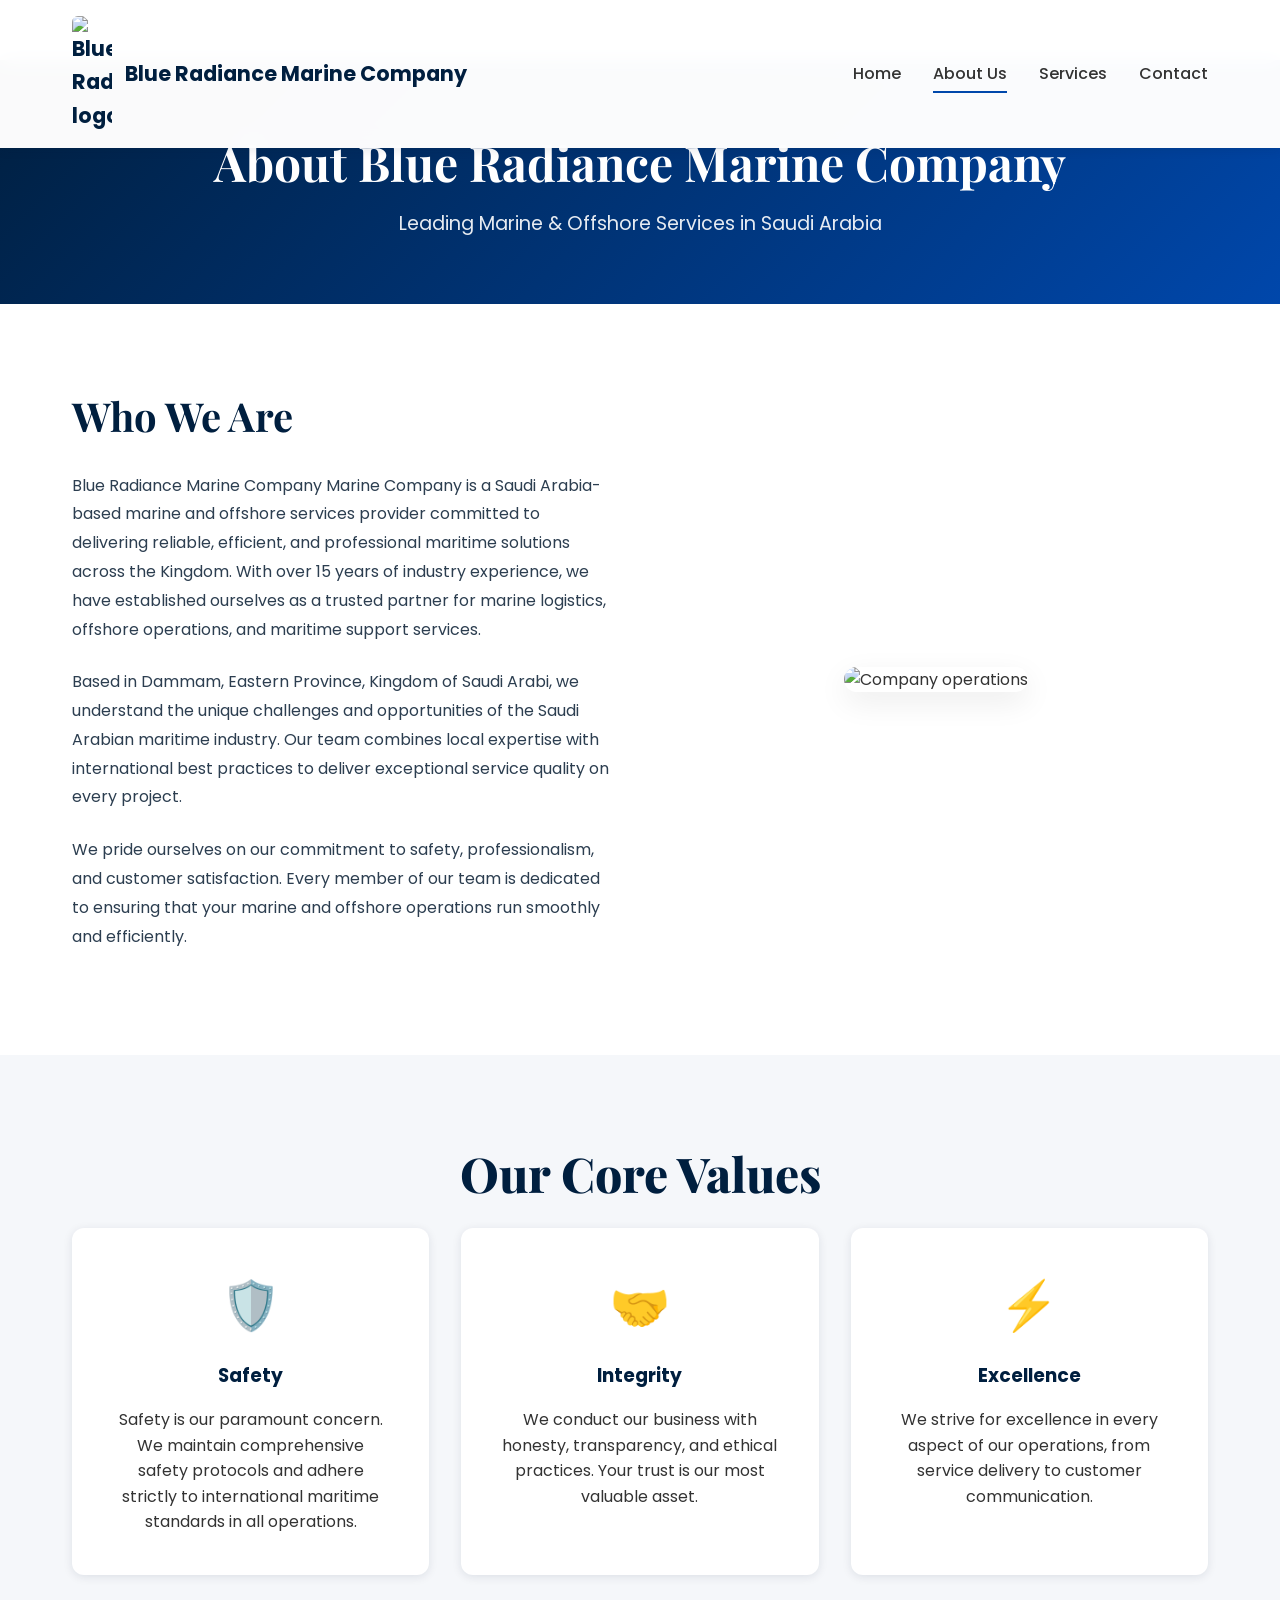
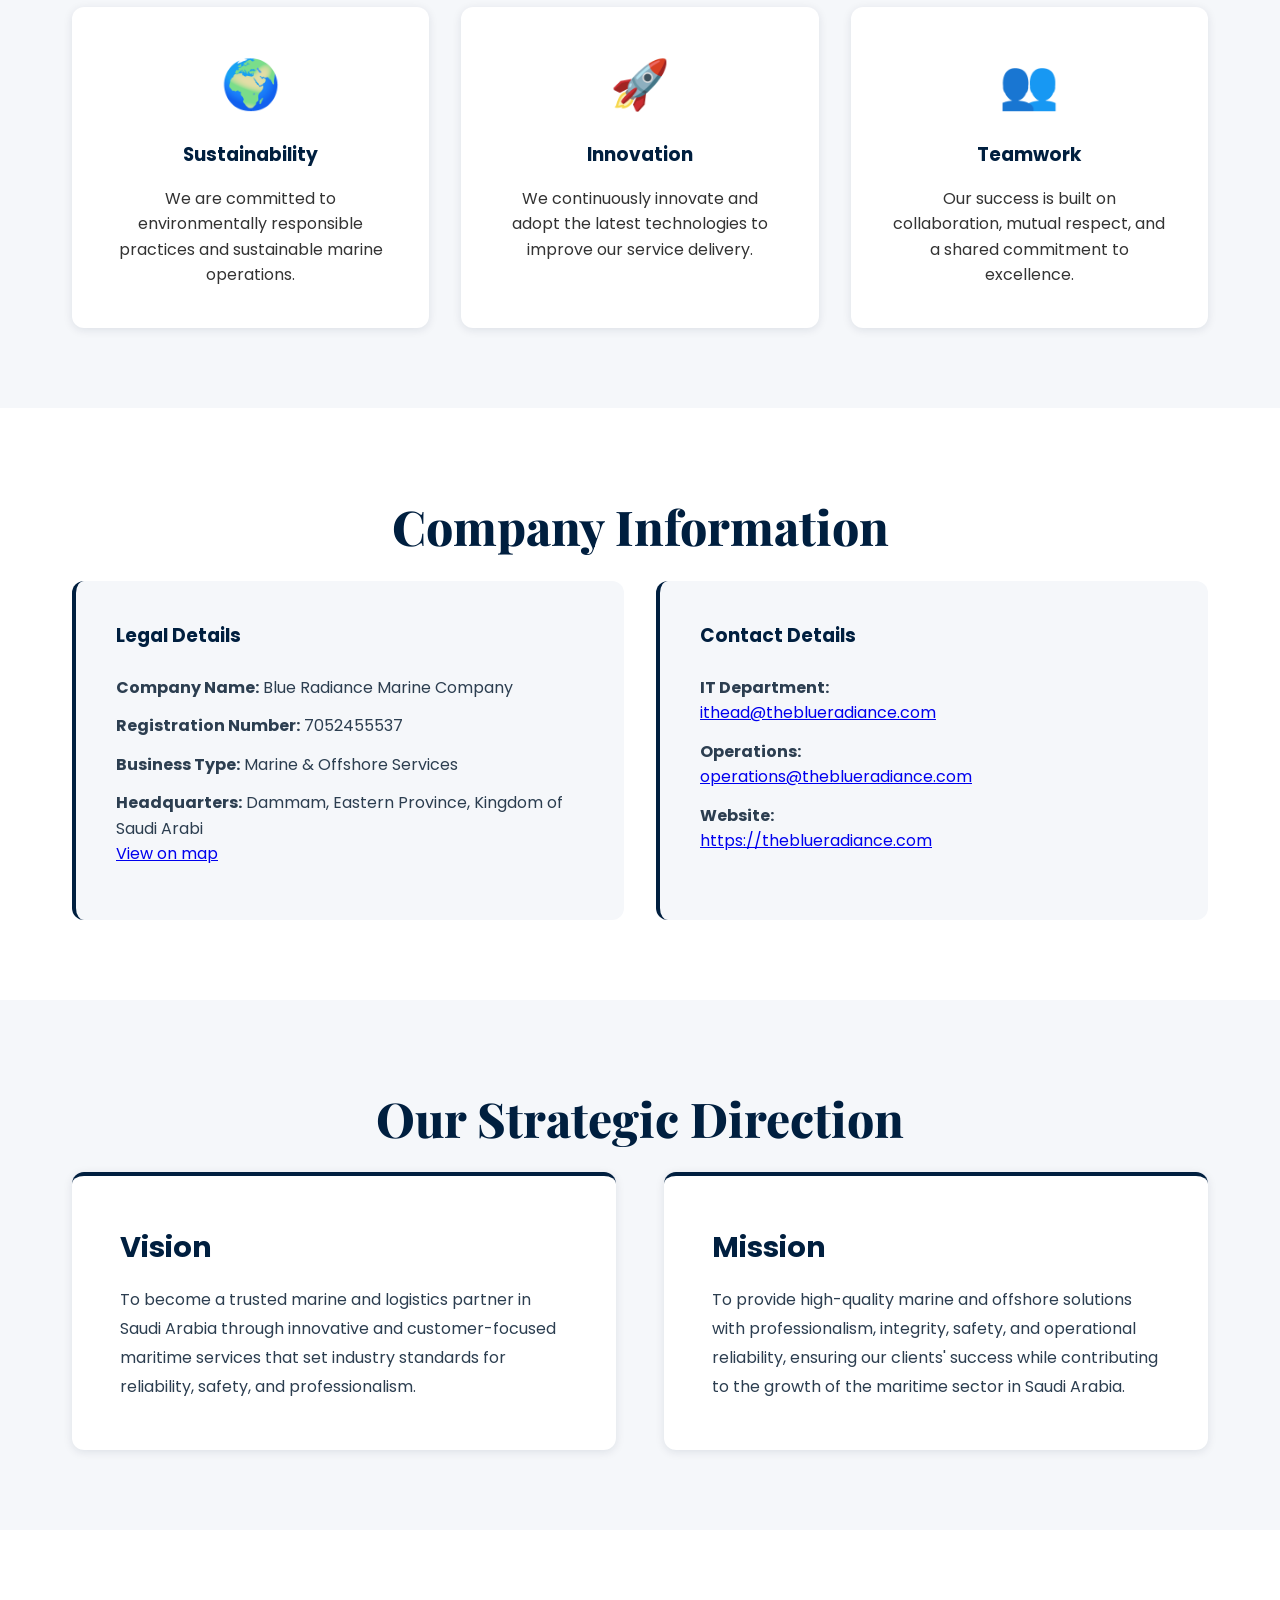
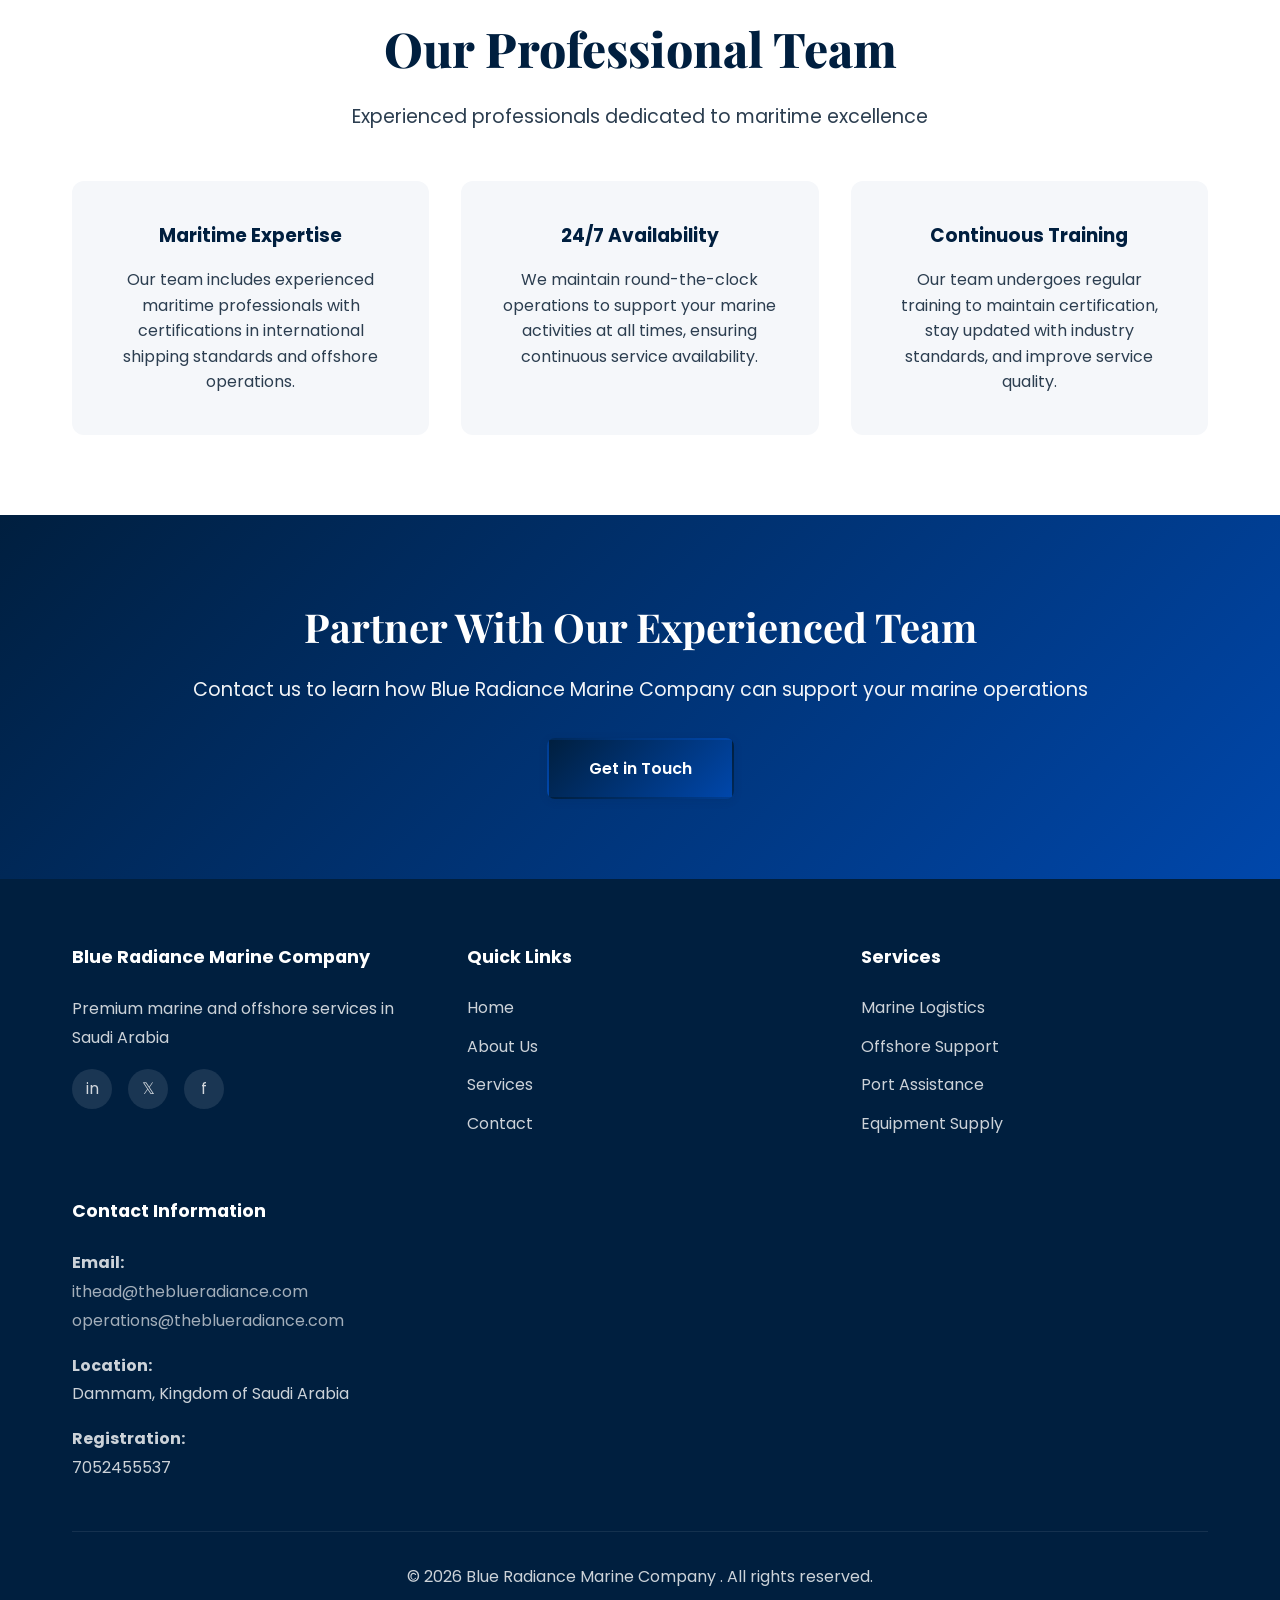
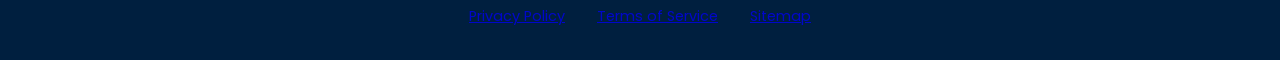
==== about.html @ 70894c66 "Add files via upload" ====
<!DOCTYPE html>
<html lang="en">
<head>
    <meta charset="UTF-8">
    <meta name="viewport" content="width=device-width, initial-scale=1.0">
    <meta name="description" content="About Blue Radiance Marine Company  - Saudi Arabian marine and offshore services company based in Dammam">
    <meta name="keywords" content="about us, marine company, offshore services, Saudi Arabia, Dammam">
    <meta name="robots" content="index, follow">
    <title>About Blue Radiance Marine Company  - Marine & Offshore Services</title>
    <link rel="canonical" href="https://theblueradiance.com/about.html">
    <link rel="stylesheet" href="main.css">
    <link rel="stylesheet" href="animations.css">
    <link rel="preconnect" href="https://fonts.googleapis.com">
    <link rel="preconnect" href="https://fonts.gstatic.com" crossorigin>
    <link href="https://fonts.googleapis.com/css2?family=Poppins:wght@300;400;500;600;700;800&family=Playfair+Display:wght@700;800&display=swap" rel="stylesheet">
</head>
<body>
    <div id="loader" class="loader">
        <div class="loader-content">
            <div class="wave"></div>
            <div class="wave"></div>
            <div class="wave"></div>
            <p>Loading...</p>
        </div>
    </div>

    <nav class="navbar">
        <div class="nav-container">
            <div class="nav-brand">
                <a href="index.html" class="logo">
                    <img src="images/Img.PNG" alt="Blue Radiance logo" class="logo-img">
                    <span class="logo-text">Blue Radiance Marine Company </span>
                </a>
            </div>
            <button class="nav-toggle" id="navToggle">
                <span></span>
                <span></span>
                <span></span>
            </button>
            <ul class="nav-menu" id="navMenu">
                <li><a href="index.html" class="nav-link">Home</a></li>
                <li><a href="about.html" class="nav-link active">About Us</a></li>
                <li><a href="services.html" class="nav-link">Services</a></li>
                <li><a href="contact.html" class="nav-link">Contact</a></li>
            </ul>
        </div>
    </nav>

    <section class="page-header">
        <div class="container">
            <h1>About Blue Radiance Marine Company </h1>
            <p>Leading Marine & Offshore Services in Saudi Arabia</p>
        </div>
    </section>

    <section class="about-overview">
        <div class="container">
            <div class="overview-content">
                <div class="overview-text">
                    <h2>Who We Are</h2>
                    <p>Blue Radiance Marine Company  Marine Company is a Saudi Arabia-based marine and offshore services provider committed to delivering reliable, efficient, and professional maritime solutions across the Kingdom. With over 15 years of industry experience, we have established ourselves as a trusted partner for marine logistics, offshore operations, and maritime support services.</p>
                    <p>Based in Dammam, Eastern Province, Kingdom of Saudi Arabi, we understand the unique challenges and opportunities of the Saudi Arabian maritime industry. Our team combines local expertise with international best practices to deliver exceptional service quality on every project.</p>
                    <p>We pride ourselves on our commitment to safety, professionalism, and customer satisfaction. Every member of our team is dedicated to ensuring that your marine and offshore operations run smoothly and efficiently.</p>
                </div>

                <div class="overview-image" style="display:flex;align-items:center;justify-content:center;">
                    <img src="images/whatsapp1.jpg" alt="Company operations" style="max-width:420px;border-radius:14px;box-shadow:0 10px 30px rgba(0,0,0,0.08);">
                </div>
            </div>
        </div>
    </section>

    <section class="values-section">
        <div class="container">
            <h2 class="section-title">Our Core Values</h2>
            <div class="values-grid">
                <div class="value-card">
                    <div class="value-icon">🛡️</div>
                    <h3>Safety</h3>
                    <p>Safety is our paramount concern. We maintain comprehensive safety protocols and adhere strictly to international maritime standards in all operations.</p>
                </div>
                <div class="value-card">
                    <div class="value-icon">🤝</div>
                    <h3>Integrity</h3>
                    <p>We conduct our business with honesty, transparency, and ethical practices. Your trust is our most valuable asset.</p>
                </div>
                <div class="value-card">
                    <div class="value-icon">⚡</div>
                    <h3>Excellence</h3>
                    <p>We strive for excellence in every aspect of our operations, from service delivery to customer communication.</p>
                </div>
                <div class="value-card">
                    <div class="value-icon">🌍</div>
                    <h3>Sustainability</h3>
                    <p>We are committed to environmentally responsible practices and sustainable marine operations.</p>
                </div>
                <div class="value-card">
                    <div class="value-icon">🚀</div>
                    <h3>Innovation</h3>
                    <p>We continuously innovate and adopt the latest technologies to improve our service delivery.</p>
                </div>
                <div class="value-card">
                    <div class="value-icon">👥</div>
                    <h3>Teamwork</h3>
                    <p>Our success is built on collaboration, mutual respect, and a shared commitment to excellence.</p>
                </div>
            </div>
        </div>
    </section>

    <section class="company-info">
        <div class="container">
            <h2 class="section-title">Company Information</h2>
            <div class="info-grid">
                <div class="info-card">
                    <h3>Legal Details</h3>
                    <p><strong>Company Name:</strong> Blue Radiance Marine Company </p>
                    <p><strong>Registration Number:</strong> 7052455537</p>
                    <p><strong>Business Type:</strong> Marine & Offshore Services</p>
                    <p><strong>Headquarters:</strong> Dammam, Eastern Province, Kingdom of Saudi Arabi<br><a href="https://www.google.com/maps?q=Dammam,+Eastern+Province,+Kingdom+of+Saudi+Arabia" target="_blank" rel="noopener noreferrer">View on map</a></p>
                </div>
                <div class="info-card">
                    <h3>Contact Details</h3>
                    <p><strong>IT Department:</strong><br><a href="mailto:ithead@theblueradiance.com">ithead@theblueradiance.com</a></p>
                    <p><strong>Operations:</strong><br><a href="mailto:operations@theblueradiance.com">operations@theblueradiance.com</a></p>
                    <p><strong>Website:</strong><br><a href="https://theblueradiance.com">https://theblueradiance.com</a></p>
                </div>
            </div>
        </div>
    </section>

    <section class="vm-expanded">
        <div class="container">
            <h2 class="section-title">Our Strategic Direction</h2>
            <div class="vm-flex">
                <div class="vm-detail">
                    <h3>Vision</h3>
                    <p>To become a trusted marine and logistics partner in Saudi Arabia through innovative and customer-focused maritime services that set industry standards for reliability, safety, and professionalism.</p>
                </div>
                <div class="vm-detail">
                    <h3>Mission</h3>
                    <p>To provide high-quality marine and offshore solutions with professionalism, integrity, safety, and operational reliability, ensuring our clients' success while contributing to the growth of the maritime sector in Saudi Arabia.</p>
                </div>
            </div>
        </div>
    </section>

    <section class="team-section">
        <div class="container">
            <h2 class="section-title">Our Professional Team</h2>
            <p class="section-subtitle">Experienced professionals dedicated to maritime excellence</p>
            <div class="team-highlights">
                <div class="highlight">
                    <h3>Maritime Expertise</h3>
                    <p>Our team includes experienced maritime professionals with certifications in international shipping standards and offshore operations.</p>
                </div>
                <div class="highlight">
                    <h3>24/7 Availability</h3>
                    <p>We maintain round-the-clock operations to support your marine activities at all times, ensuring continuous service availability.</p>
                </div>
                <div class="highlight">
                    <h3>Continuous Training</h3>
                    <p>Our team undergoes regular training to maintain certification, stay updated with industry standards, and improve service quality.</p>
                </div>
            </div>
        </div>
    </section>

    <section class="cta-section">
        <div class="container">
            <div class="cta-content">
                <h2>Partner With Our Experienced Team</h2>
                <p>Contact us to learn how Blue Radiance Marine Company  can support your marine operations</p>
                <a href="contact.html" class="btn btn-primary">Get in Touch</a>
            </div>
        </div>
    </section>

    <footer class="footer">
        <div class="container">
            <div class="footer-grid">
                <div class="footer-section">
                    <h4>Blue Radiance Marine Company </h4>
                    <p>Premium marine and offshore services in Saudi Arabia</p>
                    <div class="social-links">
                        <a href="#" title="LinkedIn">in</a>
                        <a href="#" title="Twitter">𝕏</a>
                        <a href="#" title="Facebook">f</a>
                    </div>
                </div>
                <div class="footer-section">
                    <h4>Quick Links</h4>
                    <ul>
                        <li><a href="index.html">Home</a></li>
                        <li><a href="about.html">About Us</a></li>
                        <li><a href="services.html">Services</a></li>
                        <li><a href="contact.html">Contact</a></li>
                    </ul>
                </div>
                <div class="footer-section">
                    <h4>Services</h4>
                    <ul>
                        <li><a href="services.html#marine-logistics">Marine Logistics</a></li>
                        <li><a href="services.html#offshore-support">Offshore Support</a></li>
                        <li><a href="services.html#port-assistance">Port Assistance</a></li>
                        <li><a href="services.html#equipment-supply">Equipment Supply</a></li>
                    </ul>
                </div>
                <div class="footer-section">
                    <h4>Contact Information</h4>
                    <p><strong>Email:</strong><br><a href="mailto:ithead@theblueradiance.com">ithead@theblueradiance.com</a><br><a href="mailto:operations@theblueradiance.com">operations@theblueradiance.com</a></p>
                    <p><strong>Location:</strong><br>Dammam, Kingdom of Saudi Arabia</p>
                    <p><strong>Registration:</strong><br>7052455537</p>
                </div>
            </div>
            <div class="footer-bottom">
                <p>&copy; 2026 Blue Radiance Marine Company . All rights reserved.</p>
                <div class="footer-links">
                    <a href="#">Privacy Policy</a>
                    <a href="#">Terms of Service</a>
                    <a href="#">Sitemap</a>
                </div>
            </div>
        </div>
    </footer>

    <script src="main.js"></script>
          <script src="smoothscroll.js"></script>
          <script src="aos.js"></script>
</body>
</html>
---- main.css ----
/* ====================================
   ROOT VARIABLES & GENERAL STYLES
   ==================================== */

:root {
    --primary-blue: #001F3F;
    --royal-blue: #0047AB;
    --light-blue: #4A90E2;
    --accent-blue: #0077BE;
    --white: #FFFFFF;
    --light-grey: #F5F7FA;
    --dark-grey: #2C3E50;
    --text-color: #333333;
    --border-color: #E0E0E0;
    --shadow: 0 2px 10px rgba(0, 31, 63, 0.1);
    --shadow-hover: 0 10px 30px rgba(0, 31, 63, 0.15);
    --transition: all 0.3s cubic-bezier(0.4, 0, 0.2, 1);
}

* {
    margin: 0;
    padding: 0;
    box-sizing: border-box;
}

html { scroll-behavior: smooth; }

body {
    font-family: 'Poppins', sans-serif;
    color: var(--text-color);
    background-color: var(--white);
    line-height: 1.6;
    overflow-x: hidden;
}

.container {
    max-width: 1200px;
    margin: 0 auto;
    padding: 0 2rem;
}

.section-title {
    font-family: 'Playfair Display', serif;
    font-size: 3rem;
    font-weight: 800;
    color: var(--primary-blue);
    margin-bottom: 1rem;
    text-align: center;
}

.section-subtitle {
    font-size: 1.2rem;
    color: var(--dark-grey);
    text-align: center;
    margin-bottom: 3rem;
}

.section-header {
    text-align: center;
    margin-bottom: 3rem;
}

/* ====================================
   BUTTONS & LINKS
   ==================================== */

.btn {
    display: inline-flex;
    align-items: center;
    justify-content: center;
    padding: 1rem 2.5rem;
    border: 2px solid transparent;
    border-radius: 8px;
    font-size: 1rem;
    font-weight: 600;
    text-decoration: none;
    cursor: pointer;
    transition: var(--transition);
    gap: 0.5rem;
}

.btn-primary {
    background: linear-gradient(135deg, var(--primary-blue), var(--royal-blue));
    color: var(--white);
    box-shadow: var(--shadow);
}

.btn-primary:hover {
    background: linear-gradient(135deg, var(--royal-blue), var(--primary-blue));
    box-shadow: var(--shadow-hover);
    transform: translateY(-3px);
}

.btn-outline {
    border-color: var(--primary-blue);
    color: var(--primary-blue);
    background: transparent;
}

.btn-outline:hover {
    background: var(--primary-blue);
    color: var(--white);
}

/* ====================================
   LOADING ANIMATION
   ==================================== */

.loader {
    position: fixed;
    top: 0;
    left: 0;
    width: 100%;
    height: 100%;
    background: var(--white);
    display: flex;
    align-items: center;
    justify-content: center;
    z-index: 9999;
    opacity: 1;
    visibility: visible;
    transition: opacity 0.5s, visibility 0.5s;
}

.loader.loaded {
    opacity: 0;
    visibility: hidden;
}

.loader-content { text-align: center; }

.wave {
    display: inline-block;
    width: 12px;
    height: 12px;
    margin: 0 5px;
    background: var(--primary-blue);
    border-radius: 50%;
    animation: wave 1.4s infinite;
}

.wave:nth-child(1) { animation-delay: 0s; }
.wave:nth-child(2) { animation-delay: 0.2s; }
.wave:nth-child(3) { animation-delay: 0.4s; }

@keyframes wave {
    0%, 100% { transform: translateY(0); }
    50% { transform: translateY(-15px); }
}

/* ====================================
   NAVIGATION
   ==================================== */

.navbar {
    position: fixed;
    top: 0;
    left: 0;
    width: 100%;
    background: rgba(255, 255, 255, 0.98);
    backdrop-filter: blur(10px);
    box-shadow: var(--shadow);
    z-index: 1000;
    transition: var(--transition);
}

.navbar.scrolled {
    background: rgba(255, 255, 255, 0.95);
    box-shadow: 0 5px 20px rgba(0, 31, 63, 0.1);
}

.nav-container {
    max-width: 1200px;
    margin: 0 auto;
    padding: 1rem 2rem;
    display: flex;
    justify-content: space-between;
    align-items: center;
}

.logo {
    display: flex;
    align-items: center;
    gap: 0.8rem;
    text-decoration: none;
    color: var(--primary-blue);
    font-weight: 700;
    font-size: 1.3rem;
    transition: var(--transition);
}

.logo:hover { color: var(--royal-blue); }

.logo-icon { font-size: 1.8rem; }

.logo-img { width: 40px; height: auto; border-radius:6px; object-fit:contain; }

.nav-menu {
    display: flex;
    list-style: none;
    gap: 2rem;
}

.nav-link {
    color: var(--text-color);
    text-decoration: none;
    font-weight: 500;
    transition: var(--transition);
    position: relative;
    padding-bottom: 0.5rem;
}

.nav-link:after {
    content: '';
    position: absolute;
    bottom: 0;
    left: 0;
    width: 0;
    height: 2px;
    background: var(--royal-blue);
    transition: width 0.3s;
}

.nav-link:hover:after,
.nav-link.active:after { width: 100%; }

.nav-toggle {
    display: none;
    flex-direction: column;
    background: none;
    border: none;
    cursor: pointer;
    padding: 0.5rem;
}

.nav-toggle span {
    width: 25px;
    height: 3px;
    background: var(--primary-blue);
    margin: 5px 0;
    transition: var(--transition);
    border-radius: 2px;
}

.nav-toggle.active span:nth-child(1) {
    transform: rotate(45deg) translate(10px, 10px);
}

.nav-toggle.active span:nth-child(2) { opacity: 0; }

.nav-toggle.active span:nth-child(3) {
    transform: rotate(-45deg) translate(7px, -7px);
}

/* ====================================
   HERO SECTION
   ==================================== */

.hero {
    margin-top: 60px;
    min-height: 100vh;
    display: flex;
    align-items: center;
    justify-content: center;
    position: relative;
    overflow: hidden;
    background: linear-gradient(135deg, var(--primary-blue), var(--royal-blue));
}

.hero-background {
    position: absolute;
    top: 0;
    left: 0;
    width: 100%;
    height: 100%;
    z-index: 1;
}

.ocean-waves {
    position: absolute;
    bottom: 0;
    left: 0;
    width: 100%;
    height: 100px;
    background: url('data:image/svg+xml,<svg xmlns="http://www.w3.org/2000/svg" viewBox="0 0 1200 120"><path d="M0,50 Q300,0 600,50 T1200,50 L1200,120 L0,120 Z" fill="%23F5F7FA" opacity="0.3"/></svg>');
    background-repeat: repeat-x;
    animation: waves 10s linear infinite;
}

@keyframes waves {
    0% { transform: translateX(0); }
    100% { transform: translateX(1200px); }
}

.wave {
    position: absolute;
    opacity: 0.1;
    font-size: 5rem;
    animation: float 6s ease-in-out infinite;
}

.wave1 { top: 10%; left: 10%; animation-delay: 0s; }
.wave2 { top: 50%; right: 15%; animation-delay: 2s; }
.wave3 { bottom: 20%; left: 30%; animation-delay: 4s; }

@keyframes float {
    0%, 100% { transform: translateY(0px) rotate(0deg); }
    50% { transform: translateY(-20px) rotate(5deg); }
}

.floating-elements {
    position: absolute;
    width: 100%;
    height: 100%;
    z-index: 2;
}

.float-icon {
    position: absolute;
    font-size: 4rem;
    opacity: 0.1;
    animation: float 8s ease-in-out infinite;
}

.icon-1 { top: 15%; left: 10%; animation-delay: 0s; }
.icon-2 { top: 60%; right: 10%; animation-delay: 2s; }
.icon-3 { top: 40%; right: 5%; animation-delay: 1s; }
.icon-4 { bottom: 20%; left: 5%; animation-delay: 3s; }

.hero-content {
    position: relative;
    z-index: 3;
    text-align: center;
    color: var(--white);
    max-width: 900px;
    padding: 2rem;
}

.hero-title {
    font-family: 'Playfair Display', serif;
    font-size: 4rem;
    font-weight: 800;
    margin-bottom: 1rem;
    animation: slideInUp 0.8s ease-out;
}

.hero-subtitle {
    font-size: 1.5rem;
    margin-bottom: 2rem;
    opacity: 0.95;
    animation: slideInUp 0.8s ease-out 0.2s backwards;
}

.hero-tags {
    display: flex;
    gap: 1rem;
    margin-bottom: 2.5rem;
    justify-content: center;
    flex-wrap: wrap;
    animation: slideInUp 0.8s ease-out 0.4s backwards;
}

.tag {
    display: inline-block;
    padding: 0.8rem 1.5rem;
    background: rgba(255, 255, 255, 0.2);
    border: 1px solid rgba(255, 255, 255, 0.4);
    border-radius: 50px;
    font-size: 0.95rem;
    font-weight: 500;
    backdrop-filter: blur(10px);
}

.hero-buttons {
    display: flex;
    gap: 1rem;
    justify-content: center;
    flex-wrap: wrap;
    animation: slideInUp 0.8s ease-out 0.6s backwards;
}

.hero-scroll-indicator {
    position: absolute;
    bottom: 30px;
    left: 50%;
    transform: translateX(-50%);
    z-index: 4;
    animation: bounce 2s infinite;
}

.scroll-icon {
    width: 30px;
    height: 50px;
    border: 2px solid var(--white);
    border-radius: 15px;
    position: relative;
    opacity: 0.7;
}

.scroll-icon span {
    position: absolute;
    top: 8px;
    left: 50%;
    transform: translateX(-50%);
    width: 3px;
    height: 8px;
    background: var(--white);
    border-radius: 2px;
    animation: scroll 2s infinite;
}

@keyframes scroll {
    0% { transform: translateX(-50%) translateY(0); opacity: 1; }
    100% { transform: translateX(-50%) translateY(15px); opacity: 0; }
}

@keyframes slideInUp {
    from {
        opacity: 0;
        transform: translateY(30px);
    }
    to {
        opacity: 1;
        transform: translateY(0);
    }
}

@keyframes bounce {
    0%, 100% { transform: translateX(-50%) translateY(0); }
    50% { transform: translateX(-50%) translateY(-10px); }
}

/* ====================================
   STATISTICS SECTION
   ==================================== */

.stats-section {
    padding: 5rem 2rem;
    background: var(--light-grey);
}

.stats-grid {
    display: grid;
    grid-template-columns: repeat(auto-fit, minmax(250px, 1fr));
    gap: 2rem;
}

.stat-card {
    background: var(--white);
    padding: 2.5rem;
    border-radius: 12px;
    text-align: center;
    box-shadow: var(--shadow);
    transition: var(--transition);
}

.stat-card:hover {
    transform: translateY(-10px);
    box-shadow: var(--shadow-hover);
}

.stat-number {
    font-family: 'Playfair Display', serif;
    font-size: 3.5rem;
    font-weight: 800;
    color: var(--primary-blue);
    display: inline-block;
}

.stat-symbol {
    font-size: 2rem;
    color: var(--royal-blue);
    margin-left: 0.3rem;
}

.stat-label {
    color: var(--dark-grey);
    font-size: 1rem;
    margin-top: 1rem;
}

/* ====================================
   FEATURES & WHY CHOOSE US
   ==================================== */

.why-choose-us {
    padding: 5rem 2rem;
}

.features-grid {
    display: grid;
    grid-template-columns: repeat(auto-fit, minmax(300px, 1fr));
    gap: 2.5rem;
}

.feature-card {
    background: var(--light-grey);
    padding: 2.5rem;
    border-radius: 12px;
    text-align: center;
    transition: var(--transition);
    border: 2px solid transparent;
}

.feature-card:hover {
    transform: translateY(-10px);
    border-color: var(--primary-blue);
    background: var(--white);
    box-shadow: var(--shadow-hover);
}

.feature-icon {
    font-size: 3rem;
    margin-bottom: 1rem;
    display: block;
}

.feature-card h3 {
    color: var(--primary-blue);
    margin-bottom: 1rem;
    font-size: 1.3rem;
}

.feature-card p {
    color: var(--dark-grey);
    line-height: 1.6;
}

/* ====================================
   VISION & MISSION
   ==================================== */

.vision-mission {
    padding: 5rem 2rem;
    background: linear-gradient(135deg, var(--primary-blue), var(--royal-blue));
    color: var(--white);
}

.vm-grid {
    display: grid;
    grid-template-columns: repeat(auto-fit, minmax(300px, 1fr));
    gap: 3rem;
}

.vm-card {
    background: rgba(255, 255, 255, 0.1);
    padding: 3rem;
    border-radius: 12px;
    border: 1px solid rgba(255, 255, 255, 0.2);
    backdrop-filter: blur(10px);
    transition: var(--transition);
}

.vm-card:hover {
    background: rgba(255, 255, 255, 0.15);
    transform: translateY(-10px);
}

.vm-icon {
    font-size: 3rem;
    margin-bottom: 1rem;
    display: block;
}

.vm-card h3 {
    font-size: 1.8rem;
    margin-bottom: 1rem;
}

.vm-card p {
    opacity: 0.95;
    line-height: 1.8;
}

/* ====================================
   SERVICES SECTION
   ==================================== */

.services-preview {
    padding: 5rem 2rem;
    background: var(--light-grey);
}

.services-grid {
    display: grid;
    grid-template-columns: repeat(auto-fit, minmax(320px, 1fr));
    gap: 2rem;
    margin-bottom: 3rem;
}

.service-card {
    background: var(--white);
    padding: 2rem;
    border-radius: 12px;
    box-shadow: var(--shadow);
    transition: var(--transition);
    border-left: 4px solid var(--primary-blue);
}

.service-card:hover {
    transform: translateY(-10px);
    box-shadow: var(--shadow-hover);
    border-left-color: var(--royal-blue);
}

.service-icon {
    font-size: 2.5rem;
    margin-bottom: 1rem;
    display: block;
}

.service-card h3 {
    color: var(--primary-blue);
    margin-bottom: 1rem;
    font-size: 1.3rem;
}

.service-card p {
    color: var(--dark-grey);
    margin-bottom: 1.5rem;
    line-height: 1.6;
}

.service-link {
    color: var(--royal-blue);
    text-decoration: none;
    font-weight: 600;
    transition: var(--transition);
    display: inline-block;
}

.service-link:hover {
    color: var(--primary-blue);
    transform: translateX(5px);
}

.services-cta {
    text-align: center;
}

/* ====================================
   CTA SECTION
   ==================================== */

.cta-section {
    padding: 5rem 2rem;
    background: linear-gradient(135deg, var(--primary-blue), var(--royal-blue));
    color: var(--white);
    text-align: center;
}

.cta-content h2 {
    font-family: 'Playfair Display', serif;
    font-size: 2.5rem;
    margin-bottom: 1rem;
}

.cta-content p {
    font-size: 1.2rem;
    margin-bottom: 2rem;
    opacity: 0.95;
}

/* ====================================
   PAGE HEADER
   ==================================== */

.page-header {
    margin-top: 60px;
    background: linear-gradient(135deg, var(--primary-blue), var(--royal-blue));
    color: var(--white);
    padding: 4rem 2rem;
    text-align: center;
}

.page-header h1 {
    font-family: 'Playfair Display', serif;
    font-size: 3rem;
    margin-bottom: 0.5rem;
}

.page-header p {
    font-size: 1.2rem;
    opacity: 0.9;
}

/* ====================================
   FOOTER
   ==================================== */

.footer {
    background: var(--primary-blue);
    color: var(--white);
    padding: 4rem 2rem 2rem;
}

.footer-grid {
    display: grid;
    grid-template-columns: repeat(auto-fit, minmax(250px, 1fr));
    gap: 3rem;
    margin-bottom: 2rem;
}

.footer-section h4 {
    margin-bottom: 1.5rem;
    font-size: 1.1rem;
}

.footer-section ul {
    list-style: none;
}

.footer-section ul li {
    margin-bottom: 0.8rem;
}

.footer-section a {
    color: rgba(255, 255, 255, 0.8);
    text-decoration: none;
    transition: var(--transition);
}

.footer-section a:hover {
    color: var(--white);
}

.footer-section p {
    opacity: 0.8;
    line-height: 1.8;
    margin-bottom: 1rem;
}

.social-links {
    display: flex;
    gap: 1rem;
}

.social-links a {
    display: inline-flex;
    align-items: center;
    justify-content: center;
    width: 40px;
    height: 40px;
    background: rgba(255, 255, 255, 0.1);
    border-radius: 50%;
    transition: var(--transition);
}

.social-links a:hover {
    background: rgba(255, 255, 255, 0.2);
    transform: translateY(-3px);
}

.footer-bottom {
    text-align: center;
    padding-top: 2rem;
    border-top: 1px solid rgba(255, 255, 255, 0.1);
    opacity: 0.8;
}

.footer-links {
    display: flex;
    justify-content: center;
    gap: 2rem;
    margin-top: 1rem;
    flex-wrap: wrap;
}

.footer-links a {
    font-size: 0.9rem;
}

/* ====================================
   ABOUT PAGE SPECIFIC
   ==================================== */

.about-overview {
    padding: 5rem 2rem;
}

.overview-content {
    display: grid;
    grid-template-columns: 1fr 1fr;
    gap: 3rem;
    align-items: center;
}

.overview-text h2 {
    font-family: 'Playfair Display', serif;
    font-size: 2.5rem;
    color: var(--primary-blue);
    margin-bottom: 1.5rem;
}

.overview-text p {
    margin-bottom: 1.5rem;
    line-height: 1.8;
    color: var(--dark-grey);
}

.overview-stats {
    display: grid;
    grid-template-columns: 1fr 1fr;
    gap: 2rem;
}

.stat {
    text-align: center;
    padding: 2rem;
    background: var(--light-grey);
    border-radius: 12px;
    transition: var(--transition);
}

.stat:hover {
    transform: translateY(-10px);
    box-shadow: var(--shadow);
}

.stat h3 {
    font-family: 'Playfair Display', serif;
    font-size: 2.5rem;
    color: var(--primary-blue);
    margin-bottom: 0.5rem;
}

.stat p {
    color: var(--dark-grey);
}

.values-section {
    padding: 5rem 2rem;
    background: var(--light-grey);
}

.values-grid {
    display: grid;
    grid-template-columns: repeat(auto-fit, minmax(300px, 1fr));
    gap: 2rem;
}

.value-card {
    background: var(--white);
    padding: 2.5rem;
    border-radius: 12px;
    text-align: center;
    box-shadow: var(--shadow);
    transition: var(--transition);
}

.value-card:hover {
    transform: translateY(-10px);
    box-shadow: var(--shadow-hover);
}

.value-icon {
    font-size: 3rem;
    margin-bottom: 1rem;
    display: block;
}

.value-card h3 {
    color: var(--primary-blue);
    margin-bottom: 1rem;
}

/* ====================================
   COMPANY INFO
   ==================================== */

.company-info {
    padding: 5rem 2rem;
}

.info-grid {
    display: grid;
    grid-template-columns: repeat(auto-fit, minmax(300px, 1fr));
    gap: 2rem;
}

.info-card {
    background: var(--light-grey);
    padding: 2.5rem;
    border-radius: 12px;
    border-left: 4px solid var(--primary-blue);
}

.info-card h3 {
    color: var(--primary-blue);
    margin-bottom: 1.5rem;
}

.info-card p {
    margin-bottom: 0.8rem;
    color: var(--dark-grey);
}

/* ====================================
   SERVICES PAGE
   ==================================== */

.services-nav {
    padding: 2rem;
    background: var(--light-grey);
    position: sticky;
    top: 60px;
    z-index: 100;
}

.nav-buttons {
    display: flex;
    gap: 1rem;
    justify-content: center;
    flex-wrap: wrap;
}

.nav-btn {
    padding: 0.8rem 1.5rem;
    background: var(--white);
    color: var(--primary-blue);
    border: 2px solid var(--primary-blue);
    border-radius: 50px;
    text-decoration: none;
    font-weight: 600;
    transition: var(--transition);
}

.nav-btn:hover {
    background: var(--primary-blue);
    color: var(--white);
}

.service-detail {
    padding: 5rem 2rem;
    border-bottom: 1px solid var(--border-color);
}

.service-content {
    display: grid;
    grid-template-columns: 1fr auto;
    gap: 3rem;
    align-items: center;
}

.service-detail h2 {
    font-family: 'Playfair Display', serif;
    font-size: 2.5rem;
    color: var(--primary-blue);
    margin-bottom: 1.5rem;
}

.service-detail h3 {
    color: var(--primary-blue);
    margin: 1.5rem 0 1rem 0;
}

.service-list {
    list-style: none;
    margin-bottom: 1.5rem;
}

.service-list li {
    padding: 0.7rem 0 0.7rem 2rem;
    position: relative;
    color: var(--dark-grey);
    line-height: 1.8;
}

.service-list li:before {
    content: '✓';
    position: absolute;
    left: 0;
    color: var(--royal-blue);
    font-weight: bold;
}

.service-icon {
    font-size: 6rem;
    opacity: 0.1;
    text-align: center;
}

.service-comparison {
    padding: 5rem 2rem;
    background: var(--light-grey);
}

.comparison-grid {
    display: grid;
    grid-template-columns: repeat(auto-fit, minmax(280px, 1fr));
    gap: 2rem;
}

.comparison-item {
    background: var(--white);
    padding: 2rem;
    border-radius: 12px;
    text-align: center;
    box-shadow: var(--shadow);
}

.comparison-item h3 {
    color: var(--primary-blue);
    margin-bottom: 0.8rem;
    font-size: 1.2rem;
}

.comparison-item p {
    color: var(--dark-grey);
    line-height: 1.6;
}

/* ====================================
   CONTACT PAGE
   ==================================== */

.contact-info-section {
    padding: 5rem 2rem;
    background: var(--light-grey);
}

.contact-info-grid {
    display: grid;
    grid-template-columns: repeat(auto-fit, minmax(280px, 1fr));
    gap: 2rem;
}

.contact-info-card {
    background: var(--white);
    padding: 2.5rem;
    border-radius: 12px;
    text-align: center;
    box-shadow: var(--shadow);
    transition: var(--transition);
}

.contact-info-card:hover {
    transform: translateY(-10px);
    box-shadow: var(--shadow-hover);
}

.info-icon {
    font-size: 2.5rem;
    margin-bottom: 1rem;
}

.contact-info-card h3 {
    color: var(--primary-blue);
    margin-bottom: 1rem;
}

.contact-info-card p {
    color: var(--dark-grey);
    margin-bottom: 0.8rem;
}

.location-note,
.availability-note {
    font-size: 0.9rem;
    opacity: 0.8;
    margin-top: 1rem;
}

.contact-form-section {
    padding: 5rem 2rem;
}

.form-container {
    max-width: 600px;
    margin: 0 auto;
}

.contact-form {
    display: grid;
    gap: 1.5rem;
}

.form-group {
    display: grid;
}

.form-group label {
    margin-bottom: 0.5rem;
    color: var(--primary-blue);
    font-weight: 600;
}

.form-group input,
.form-group select,
.form-group textarea {
    padding: 1rem;
    border: 2px solid var(--border-color);
    border-radius: 8px;
    font-family: 'Poppins', sans-serif;
    font-size: 1rem;
    transition: var(--transition);
}

.form-group input:focus,
.form-group select:focus,
.form-group textarea:focus {
    outline: none;
    border-color: var(--primary-blue);
    box-shadow: 0 0 0 3px rgba(0, 31, 63, 0.1);
}

.form-group.checkbox {
    display: flex;
    align-items: center;
    gap: 0.8rem;
}

.form-group.checkbox input {
    margin: 0;
    width: auto;
    cursor: pointer;
}

.form-group.checkbox label {
    margin: 0;
}

.success-message {
    background: #d4edda;
    color: #155724;
    padding: 2rem;
    border-radius: 12px;
    text-align: center;
    border: 1px solid #c3e6cb;
}

.success-message h3 {
    margin-bottom: 0.5rem;
}

.map-section {
    padding: 5rem 2rem;
    background: var(--light-grey);
}

.map-container {
    border-radius: 12px;
    overflow: hidden;
    box-shadow: var(--shadow-hover);
    height: 450px;
}

/* ====================================
   FAQ SECTION
   ==================================== */

.faq-section {
    padding: 5rem 2rem;
}

.faq-grid {
    display: grid;
    grid-template-columns: repeat(auto-fit, minmax(350px, 1fr));
    gap: 2rem;
}

.faq-item {
    background: var(--light-grey);
    padding: 2rem;
    border-radius: 12px;
    border-left: 4px solid var(--primary-blue);
}

.faq-item h3 {
    color: var(--primary-blue);
    margin-bottom: 1rem;
    font-size: 1.1rem;
}

.faq-item p {
    color: var(--dark-grey);
    line-height: 1.8;
}

/* ====================================
   VM EXPANDED
   ==================================== */

.vm-expanded {
    padding: 5rem 2rem;
    background: var(--light-grey);
}

.vm-flex {
    display: grid;
    grid-template-columns: repeat(auto-fit, minmax(350px, 1fr));
    gap: 3rem;
}

.vm-detail {
    background: var(--white);
    padding: 3rem;
    border-radius: 12px;
    box-shadow: var(--shadow);
    border-top: 4px solid var(--primary-blue);
}

.vm-detail h3 {
    color: var(--primary-blue);
    font-size: 1.8rem;
    margin-bottom: 1rem;
}

.vm-detail p {
    color: var(--dark-grey);
    line-height: 1.8;
}

/* ====================================
   TEAM SECTION
   ==================================== */

.team-section {
    padding: 5rem 2rem;
}

.team-highlights {
    display: grid;
    grid-template-columns: repeat(auto-fit, minmax(280px, 1fr));
    gap: 2rem;
}

.highlight {
    background: var(--light-grey);
    padding: 2.5rem;
    border-radius: 12px;
    text-align: center;
    transition: var(--transition);
}

.highlight:hover {
    transform: translateY(-10px);
    box-shadow: var(--shadow);
}

.highlight h3 {
    color: var(--primary-blue);
    margin-bottom: 1rem;
}

.highlight p {
    color: var(--dark-grey);
    line-height: 1.6;
}

/* ====================================
   RESPONSIVE DESIGN
   ==================================== */

@media (max-width: 768px) {
    .nav-menu {
        display: none;
    }

    .nav-toggle {
        display: flex;
    }

    .nav-menu.active {
        display: flex;
        flex-direction: column;
        position: absolute;
        top: 100%;
        left: 0;
        width: 100%;
        background: rgba(255, 255, 255, 0.98);
        backdrop-filter: blur(10px);
        padding: 1rem 2rem;
        gap: 0.5rem;
    }

    .hero-title {
        font-size: 2.5rem;
    }

    .hero-subtitle {
        font-size: 1.2rem;
    }

    .section-title {
        font-size: 2rem;
    }

    .services-grid,
    .features-grid,
    .stats-grid,
    .vm-grid {
        grid-template-columns: 1fr;
    }

    .overview-content {
        grid-template-columns: 1fr;
    }

    .overview-stats {
        grid-template-columns: 1fr 1fr;
    }

    .service-content {
        grid-template-columns: 1fr;
    }

    .service-icon {
        font-size: 3rem;
    }

    .nav-buttons {
        gap: 0.5rem;
    }

    .nav-btn {
        padding: 0.6rem 1rem;
        font-size: 0.9rem;
    }

    .page-header h1 {
        font-size: 2rem;
    }

    .hero {
        margin-top: 70px;
        min-height: 70vh;
    }
}

@media (max-width: 480px) {
    .container {
        padding: 0 1rem;
    }

    .hero-title {
        font-size: 1.8rem;
    }

    .hero-subtitle {
        font-size: 1rem;
    }

    .hero-tags {
        gap: 0.5rem;
    }

    .tag {
        padding: 0.5rem 1rem;
        font-size: 0.85rem;
    }

    .hero-buttons {
        flex-direction: column;
    }

    .btn {
        padding: 0.8rem 1.5rem;
        font-size: 0.95rem;
        width: 100%;
    }

    .section-title {
        font-size: 1.5rem;
    }

    .stat-number {
        font-size: 2.5rem;
    }

    .feature-card,
    .service-card,
    .value-card,
    .info-card {
        padding: 1.5rem;
    }

    .page-header h1 {
        font-size: 1.5rem;
    }

    .map-container {
        height: 300px;
    }
}
---- animations.css ----
/* ====================================
   ANIMATION & TRANSITION STYLES
   ==================================== */

@keyframes fadeIn {
    from { opacity: 0; }
    to { opacity: 1; }
}

@keyframes fadeInUp {
    from {
        opacity: 0;
        transform: translateY(30px);
    }
    to {
        opacity: 1;
        transform: translateY(0);
    }
}

@keyframes fadeInDown {
    from {
        opacity: 0;
        transform: translateY(-30px);
    }
    to {
        opacity: 1;
        transform: translateY(0);
    }
}

@keyframes fadeInLeft {
    from {
        opacity: 0;
        transform: translateX(-30px);
    }
    to {
        opacity: 1;
        transform: translateX(0);
    }
}

@keyframes fadeInRight {
    from {
        opacity: 0;
        transform: translateX(30px);
    }
    to {
        opacity: 1;
        transform: translateX(0);
    }
}

@keyframes scaleIn {
    from {
        opacity: 0;
        transform: scale(0.9);
    }
    to {
        opacity: 1;
        transform: scale(1);
    }
}

@keyframes scaleUp {
    from {
        transform: scale(1);
    }
    to {
        transform: scale(1.05);
    }
}

@keyframes pulse {
    0%, 100% { opacity: 1; }
    50% { opacity: 0.5; }
}

@keyframes shimmer {
    0% {
        background-position: -1000px 0;
    }
    100% {
        background-position: 1000px 0;
    }
}

@keyframes glow {
    0% {
        box-shadow: 0 0 5px rgba(0, 71, 171, 0.2);
    }
    50% {
        box-shadow: 0 0 20px rgba(0, 71, 171, 0.4);
    }
    100% {
        box-shadow: 0 0 5px rgba(0, 71, 171, 0.2);
    }
}

@keyframes rotate {
    from {
        transform: rotate(0deg);
    }
    to {
        transform: rotate(360deg);
    }
}

@keyframes slideInFromLeft {
    from {
        transform: translateX(-100%);
        opacity: 0;
    }
    to {
        transform: translateX(0);
        opacity: 1;
    }
}

@keyframes slideInFromRight {
    from {
        transform: translateX(100%);
        opacity: 0;
    }
    to {
        transform: translateX(0);
        opacity: 1;
    }
}

@keyframes bounceIn {
    0% {
        opacity: 0;
        transform: scale(0.3);
    }
    50% {
        opacity: 1;
        transform: scale(1.05);
    }
    70% {
        transform: scale(0.9);
    }
    100% {
        transform: scale(1);
    }
}

@keyframes swing {
    20% {
        transform: rotate(15deg);
    }
    40% {
        transform: rotate(-10deg);
    }
    60% {
        transform: rotate(5deg);
    }
    80% {
        transform: rotate(-5deg);
    }
    100% {
        transform: rotate(0deg);
    }
}

/* Apply animations to common elements */

.fade-in {
    animation: fadeIn 0.6s ease-out;
}

.fade-in-up {
    animation: fadeInUp 0.6s ease-out;
}

.fade-in-down {
    animation: fadeInDown 0.6s ease-out;
}

.fade-in-left {
    animation: fadeInLeft 0.6s ease-out;
}

.fade-in-right {
    animation: fadeInRight 0.6s ease-out;
}

.scale-in {
    animation: scaleIn 0.5s ease-out;
}

.pulse-animation {
    animation: pulse 2s ease-in-out infinite;
}

.glow-animation {
    animation: glow 2s ease-in-out infinite;
}

.slide-in-left {
    animation: slideInFromLeft 0.5s ease-out;
}

.slide-in-right {
    animation: slideInFromRight 0.5s ease-out;
}

.bounce-in {
    animation: bounceIn 0.6s ease-out;
}

.swing-animation {
    animation: swing 1s ease-in-out infinite;
}

/* Hover Effects */

.hover-lift {
    transition: transform 0.3s ease, box-shadow 0.3s ease;
}

.hover-lift:hover {
    transform: translateY(-10px);
    box-shadow: 0 15px 40px rgba(0, 31, 63, 0.15);
}

.hover-scale {
    transition: transform 0.3s ease;
}

.hover-scale:hover {
    transform: scale(1.05);
}

.hover-color {
    transition: color 0.3s ease;
}

.hover-bg {
    transition: background-color 0.3s ease;
}

/* Smooth Scroll */

html.smooth-scroll {
    scroll-behavior: smooth;
}

/* Loading Shimmer */

.loading-shimmer {
    background: linear-gradient(
        90deg,
        #f0f0f0 0%,
        #e0e0e0 50%,
        #f0f0f0 100%
    );
    background-size: 200% 100%;
    animation: shimmer 2s infinite;
}

/* Stagger Animation */

.stagger-item {
    opacity: 0;
    animation: fadeInUp 0.6s ease-out forwards;
}

.stagger-item:nth-child(1) { animation-delay: 0s; }
.stagger-item:nth-child(2) { animation-delay: 0.1s; }
.stagger-item:nth-child(3) { animation-delay: 0.2s; }
.stagger-item:nth-child(4) { animation-delay: 0.3s; }
.stagger-item:nth-child(5) { animation-delay: 0.4s; }
.stagger-item:nth-child(6) { animation-delay: 0.5s; }
.stagger-item:nth-child(7) { animation-delay: 0.6s; }
.stagger-item:nth-child(8) { animation-delay: 0.7s; }

/* Parallax Effect */

.parallax {
    background-attachment: fixed;
    background-position: center;
    background-repeat: no-repeat;
    background-size: cover;
}

/* Gradient Animation */

@keyframes gradientShift {
    0% {
        background-position: 0% 50%;
    }
    50% {
        background-position: 100% 50%;
    }
    100% {
        background-position: 0% 50%;
    }
}

.animated-gradient {
    background-size: 200% 200%;
    animation: gradientShift 3s ease infinite;
}

/* Reduced Motion Support */

@media (prefers-reduced-motion: reduce) {
    * {
        animation-duration: 0.01ms !important;
        animation-iteration-count: 1 !important;
        transition-duration: 0.01ms !important;
    }
}

@media (max-width: 768px) {
    .stagger-item {
        animation-delay: 0 !important;
    }
}
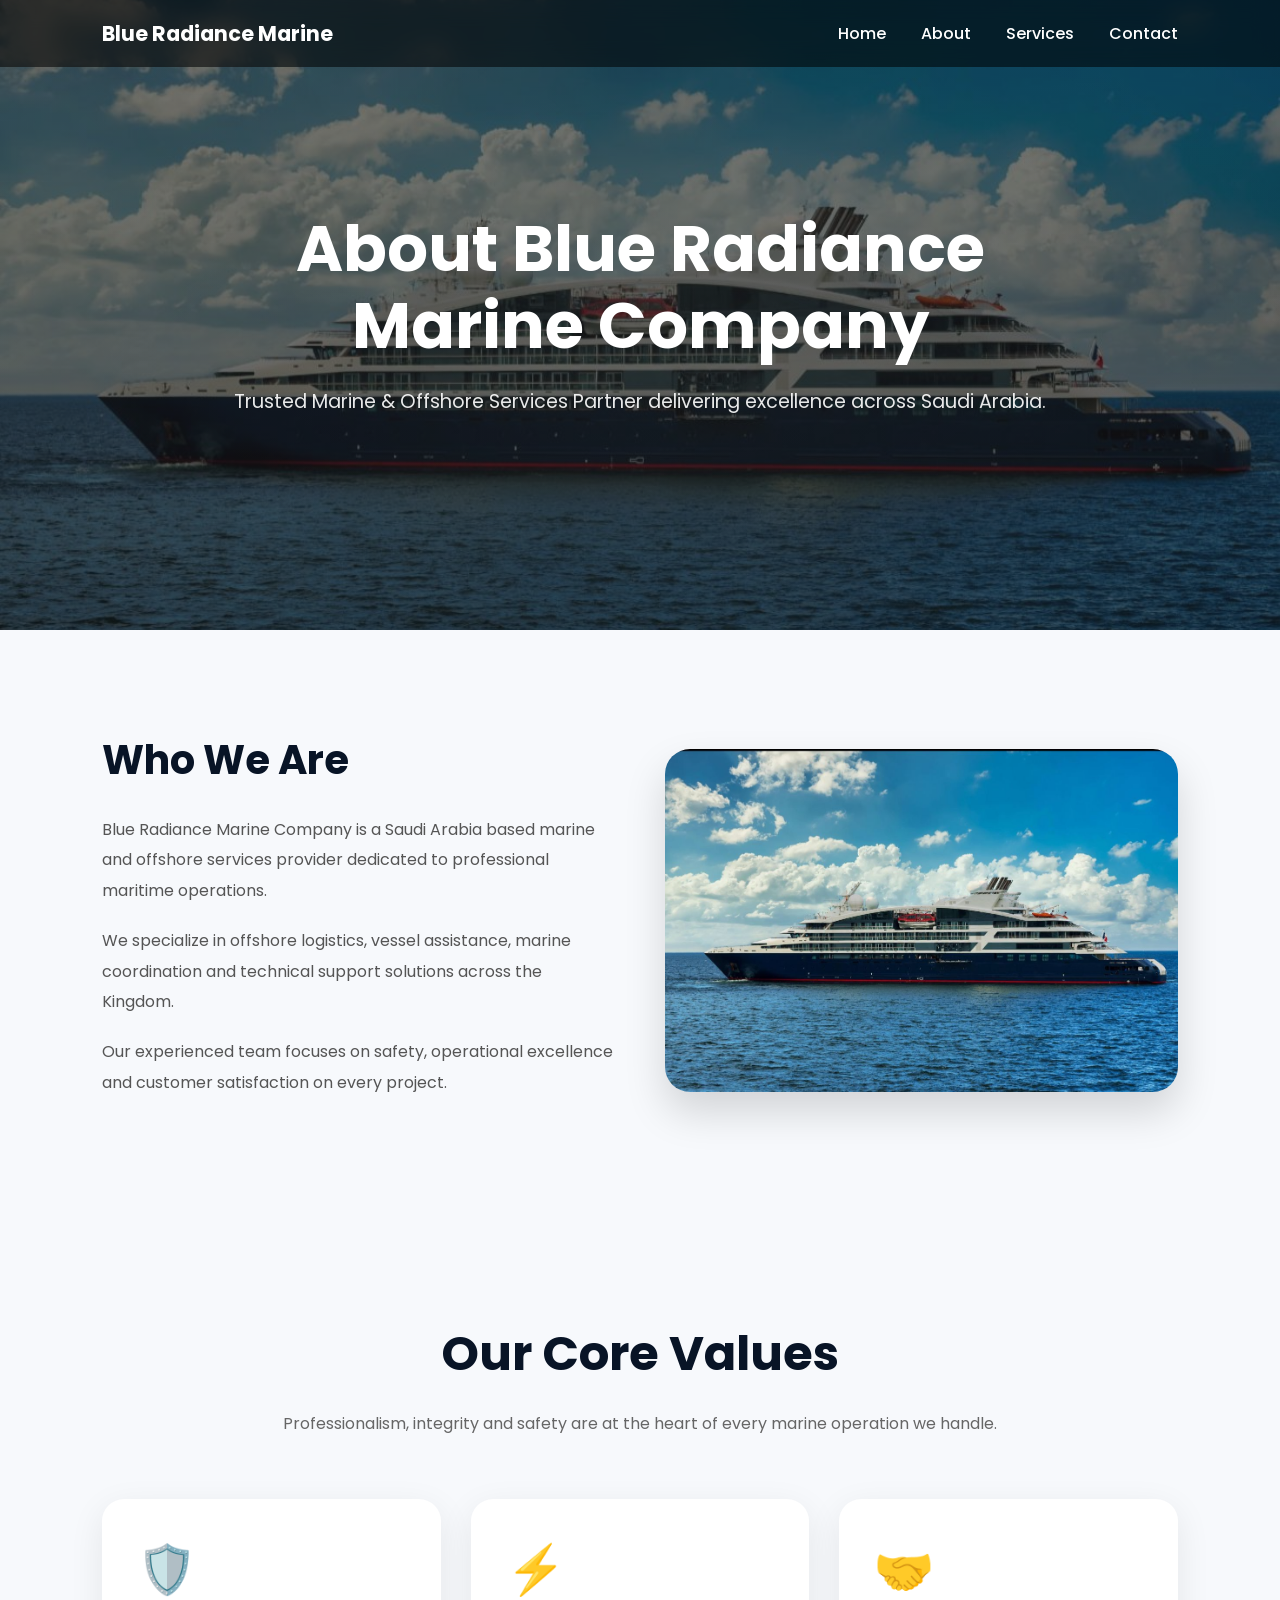
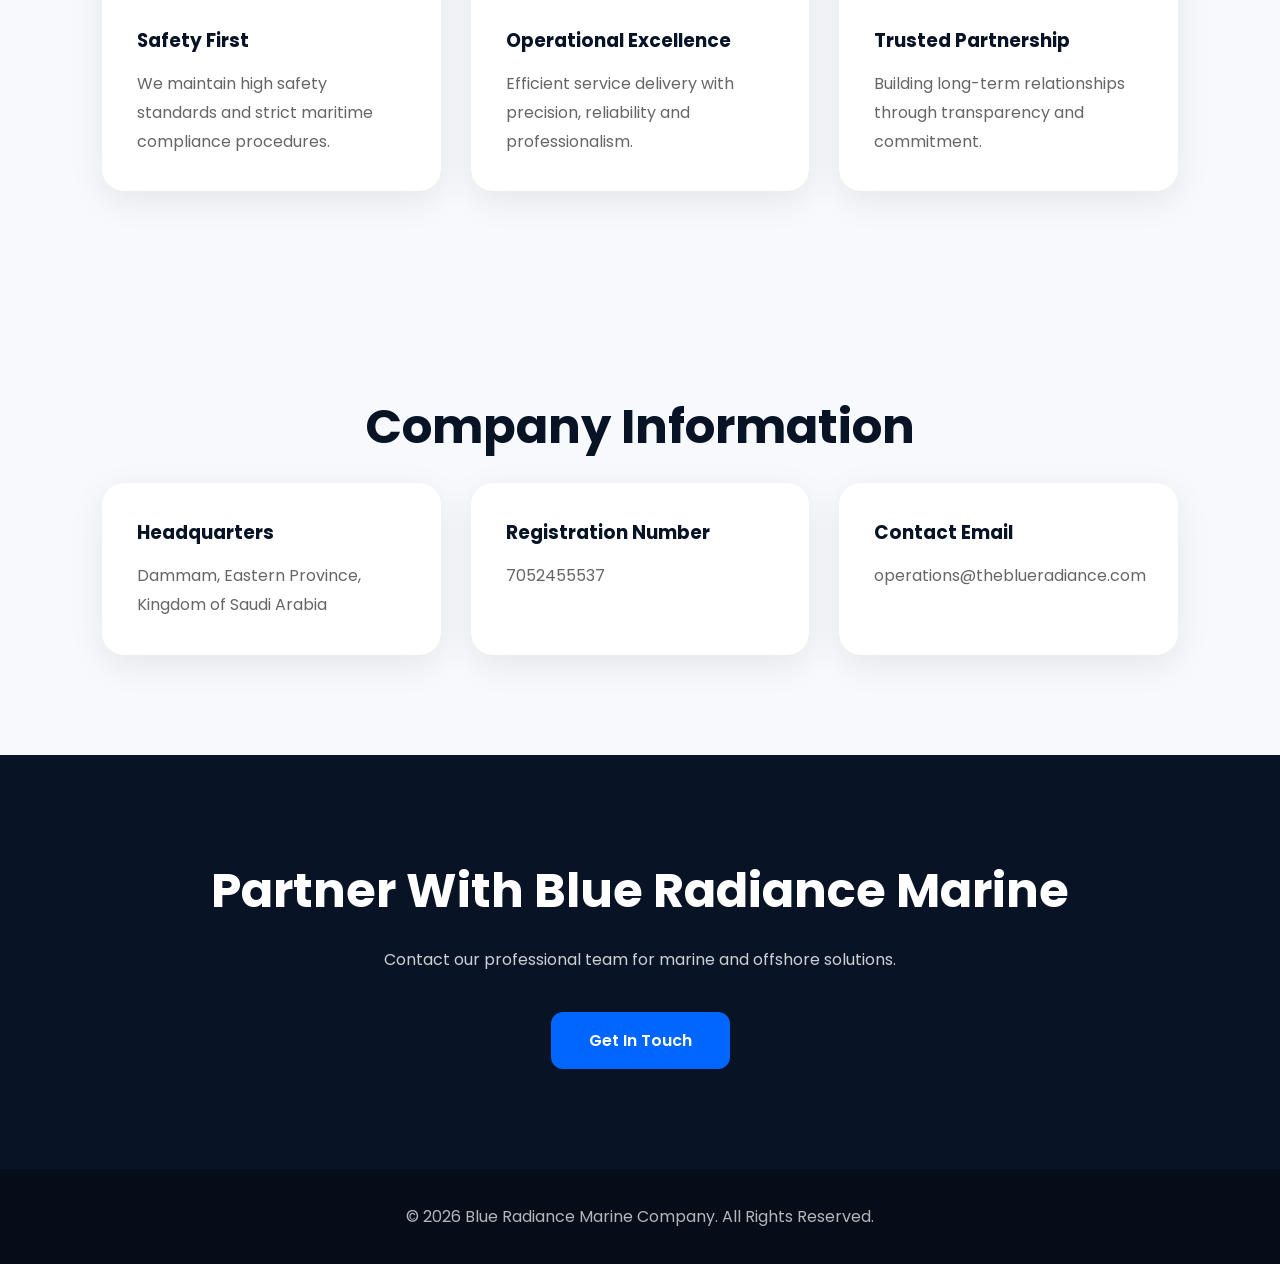
==== commit 9a16f643: "Update about.html" ====
--- a/about.html
+++ b/about.html
@@ -1,231 +1,638 @@
 <!DOCTYPE html>
 <html lang="en">
+
 <head>
+
     <meta charset="UTF-8">
+
     <meta name="viewport" content="width=device-width, initial-scale=1.0">
-    <meta name="description" content="About Blue Radiance Marine Company  - Saudi Arabian marine and offshore services company based in Dammam">
-    <meta name="keywords" content="about us, marine company, offshore services, Saudi Arabia, Dammam">
-    <meta name="robots" content="index, follow">
-    <title>About Blue Radiance Marine Company  - Marine & Offshore Services</title>
-    <link rel="canonical" href="https://theblueradiance.com/about.html">
-    <link rel="stylesheet" href="main.css">
-    <link rel="stylesheet" href="animations.css">
+
+    <meta name="description" content="About Blue Radiance Marine Company - Marine & Offshore Services in Saudi Arabia">
+
+    <title>
+        About Us | Blue Radiance Marine Company
+    </title>
+
     <link rel="preconnect" href="https://fonts.googleapis.com">
+
     <link rel="preconnect" href="https://fonts.gstatic.com" crossorigin>
-    <link href="https://fonts.googleapis.com/css2?family=Poppins:wght@300;400;500;600;700;800&family=Playfair+Display:wght@700;800&display=swap" rel="stylesheet">
+
+    <link href="https://fonts.googleapis.com/css2?family=Poppins:wght@300;400;500;600;700;800&display=swap" rel="stylesheet">
+
+    <style>
+
+        *{
+            margin:0;
+            padding:0;
+            box-sizing:border-box;
+            font-family:'Poppins',sans-serif;
+        }
+
+        body{
+            background:#f7f9fc;
+            overflow-x:hidden;
+            color:#111;
+        }
+
+        html{
+            scroll-behavior:smooth;
+        }
+
+        /* =========================
+           NAVBAR
+        ========================= */
+
+        .navbar{
+            width:100%;
+            position:fixed;
+            top:0;
+            left:0;
+            z-index:999;
+            padding:18px 8%;
+            background:rgba(0,0,0,0.55);
+            backdrop-filter:blur(12px);
+        }
+
+        .nav-container{
+            display:flex;
+            align-items:center;
+            justify-content:space-between;
+        }
+
+        .logo{
+            color:#fff;
+            text-decoration:none;
+            font-size:1.3rem;
+            font-weight:700;
+        }
+
+        .nav-menu{
+            display:flex;
+            list-style:none;
+            gap:35px;
+        }
+
+        .nav-menu a{
+            color:#fff;
+            text-decoration:none;
+            transition:0.3s;
+            font-weight:500;
+        }
+
+        .nav-menu a:hover{
+            color:#4da6ff;
+        }
+
+        /* =========================
+           HERO
+        ========================= */
+
+        .about-hero{
+
+            width:100%;
+            min-height:70vh;
+
+            background:
+            linear-gradient(
+            rgba(0,0,0,0.55),
+            rgba(0,0,0,0.65)
+            ),
+            url('images/ship.jpg');
+
+            background-size:cover;
+            background-position:center;
+
+            display:flex;
+            align-items:center;
+            justify-content:center;
+
+            text-align:center;
+            color:white;
+
+            position:relative;
+            overflow:hidden;
+        }
+
+        .about-hero::before{
+
+            content:'';
+            position:absolute;
+            width:200%;
+            height:200%;
+
+            background:
+            radial-gradient(rgba(255,255,255,0.08), transparent);
+
+            animation:moveBg 14s linear infinite;
+        }
+
+        @keyframes moveBg{
+
+            0%{
+                transform:translate(-10%,-10%);
+            }
+
+            50%{
+                transform:translate(10%,10%);
+            }
+
+            100%{
+                transform:translate(-10%,-10%);
+            }
+
+        }
+
+        .hero-content{
+            position:relative;
+            z-index:2;
+            max-width:900px;
+            padding:120px 20px;
+            animation:fadeUp 1.3s ease;
+        }
+
+        .hero-content h1{
+            font-size:4rem;
+            margin-bottom:20px;
+            line-height:1.2;
+        }
+
+        .hero-content p{
+            font-size:1.2rem;
+            line-height:1.8;
+            color:rgba(255,255,255,0.9);
+        }
+
+        @keyframes fadeUp{
+
+            from{
+                opacity:0;
+                transform:translateY(50px);
+            }
+
+            to{
+                opacity:1;
+                transform:translateY(0);
+            }
+
+        }
+
+        /* =========================
+           SECTIONS
+        ========================= */
+
+        .section{
+            padding:100px 8%;
+        }
+
+        .section-title{
+            text-align:center;
+            font-size:3rem;
+            margin-bottom:20px;
+            color:#081426;
+        }
+
+        .section-subtitle{
+            text-align:center;
+            max-width:800px;
+            margin:auto;
+            line-height:1.8;
+            color:#666;
+            margin-bottom:60px;
+        }
+
+        /* =========================
+           ABOUT GRID
+        ========================= */
+
+        .about-grid{
+            display:grid;
+            grid-template-columns:1fr 1fr;
+            gap:50px;
+            align-items:center;
+        }
+
+        .about-text h2{
+            font-size:2.5rem;
+            margin-bottom:25px;
+            color:#081426;
+        }
+
+        .about-text p{
+            margin-bottom:20px;
+            line-height:1.9;
+            color:#555;
+        }
+
+        .about-image img{
+            width:100%;
+            border-radius:25px;
+
+            box-shadow:
+            0 20px 40px rgba(0,0,0,0.15);
+
+            transition:0.4s;
+        }
+
+        .about-image img:hover{
+            transform:scale(1.03);
+        }
+
+        /* =========================
+           CARDS
+        ========================= */
+
+        .cards{
+            display:grid;
+            grid-template-columns:repeat(auto-fit,minmax(250px,1fr));
+            gap:30px;
+        }
+
+        .card{
+            background:white;
+            border-radius:22px;
+            padding:35px;
+
+            box-shadow:
+            0 10px 35px rgba(0,0,0,0.08);
+
+            transition:0.4s;
+        }
+
+        .card:hover{
+            transform:translateY(-10px);
+        }
+
+        .card-icon{
+            font-size:3rem;
+            margin-bottom:20px;
+        }
+
+        .card h3{
+            margin-bottom:15px;
+            color:#081426;
+        }
+
+        .card p{
+            color:#666;
+            line-height:1.8;
+        }
+
+        /* =========================
+           CTA
+        ========================= */
+
+        .cta{
+
+            padding:100px 8%;
+            background:#081426;
+            color:white;
+            text-align:center;
+        }
+
+        .cta h2{
+            font-size:3rem;
+            margin-bottom:20px;
+        }
+
+        .cta p{
+            color:rgba(255,255,255,0.8);
+            margin-bottom:40px;
+        }
+
+        .btn{
+            display:inline-block;
+            padding:16px 38px;
+            background:#0066ff;
+            color:white;
+            border-radius:12px;
+            text-decoration:none;
+            font-weight:600;
+            transition:0.3s;
+        }
+
+        .btn:hover{
+            background:#0052cc;
+            transform:translateY(-5px);
+        }
+
+        /* =========================
+           FOOTER
+        ========================= */
+
+        footer{
+            background:#050d18;
+            color:white;
+            text-align:center;
+            padding:35px 8%;
+        }
+
+        footer p{
+            color:rgba(255,255,255,0.7);
+        }
+
+        /* =========================
+           MOBILE
+        ========================= */
+
+        @media(max-width:900px){
+
+            .about-grid{
+                grid-template-columns:1fr;
+            }
+
+            .hero-content h1{
+                font-size:2.6rem;
+            }
+
+        }
+
+        @media(max-width:768px){
+
+            .navbar{
+                padding:18px 5%;
+            }
+
+            .nav-menu{
+                gap:18px;
+            }
+
+            .hero-content h1{
+                font-size:2.2rem;
+            }
+
+            .section-title{
+                font-size:2.2rem;
+            }
+
+        }
+
+    </style>
+
 </head>
+
 <body>
-    <div id="loader" class="loader">
-        <div class="loader-content">
-            <div class="wave"></div>
-            <div class="wave"></div>
-            <div class="wave"></div>
-            <p>Loading...</p>
+
+    <!-- NAVBAR -->
+
+    <nav class="navbar">
+
+        <div class="nav-container">
+
+            <a href="index.html" class="logo">
+                Blue Radiance Marine
+            </a>
+
+            <ul class="nav-menu">
+
+                <li>
+                    <a href="index.html">
+                        Home
+                    </a>
+                </li>
+
+                <li>
+                    <a href="about.html">
+                        About
+                    </a>
+                </li>
+
+                <li>
+                    <a href="services.html">
+                        Services
+                    </a>
+                </li>
+
+                <li>
+                    <a href="contact.html">
+                        Contact
+                    </a>
+                </li>
+
+            </ul>
+
         </div>
-    </div>
-
-    <nav class="navbar">
-        <div class="nav-container">
-            <div class="nav-brand">
-                <a href="index.html" class="logo">
-                    <img src="images/Img.PNG" alt="Blue Radiance logo" class="logo-img">
-                    <span class="logo-text">Blue Radiance Marine Company </span>
-                </a>
-            </div>
-            <button class="nav-toggle" id="navToggle">
-                <span></span>
-                <span></span>
-                <span></span>
-            </button>
-            <ul class="nav-menu" id="navMenu">
-                <li><a href="index.html" class="nav-link">Home</a></li>
-                <li><a href="about.html" class="nav-link active">About Us</a></li>
-                <li><a href="services.html" class="nav-link">Services</a></li>
-                <li><a href="contact.html" class="nav-link">Contact</a></li>
-            </ul>
+
+    </nav>
+
+    <!-- HERO -->
+
+    <section class="about-hero">
+
+        <div class="hero-content">
+
+            <h1>
+                About Blue Radiance Marine Company
+            </h1>
+
+            <p>
+                Trusted Marine & Offshore Services Partner
+                delivering excellence across Saudi Arabia.
+            </p>
+
         </div>
-    </nav>
-
-    <section class="page-header">
-        <div class="container">
-            <h1>About Blue Radiance Marine Company </h1>
-            <p>Leading Marine & Offshore Services in Saudi Arabia</p>
+
+    </section>
+
+    <!-- ABOUT -->
+
+    <section class="section">
+
+        <div class="about-grid">
+
+            <div class="about-text">
+
+                <h2>
+                    Who We Are
+                </h2>
+
+                <p>
+
+                    Blue Radiance Marine Company is a Saudi Arabia based
+                    marine and offshore services provider dedicated to
+                    professional maritime operations.
+
+                </p>
+
+                <p>
+
+                    We specialize in offshore logistics,
+                    vessel assistance, marine coordination and
+                    technical support solutions across the Kingdom.
+
+                </p>
+
+                <p>
+
+                    Our experienced team focuses on safety,
+                    operational excellence and customer satisfaction
+                    on every project.
+
+                </p>
+
+            </div>
+
+            <div class="about-image">
+
+                <img src="images/ship.jpg" alt="Marine Ship">
+
+            </div>
+
         </div>
+
     </section>
 
-    <section class="about-overview">
-        <div class="container">
-            <div class="overview-content">
-                <div class="overview-text">
-                    <h2>Who We Are</h2>
-                    <p>Blue Radiance Marine Company  Marine Company is a Saudi Arabia-based marine and offshore services provider committed to delivering reliable, efficient, and professional maritime solutions across the Kingdom. With over 15 years of industry experience, we have established ourselves as a trusted partner for marine logistics, offshore operations, and maritime support services.</p>
-                    <p>Based in Dammam, Eastern Province, Kingdom of Saudi Arabi, we understand the unique challenges and opportunities of the Saudi Arabian maritime industry. Our team combines local expertise with international best practices to deliver exceptional service quality on every project.</p>
-                    <p>We pride ourselves on our commitment to safety, professionalism, and customer satisfaction. Every member of our team is dedicated to ensuring that your marine and offshore operations run smoothly and efficiently.</p>
+    <!-- VALUES -->
+
+    <section class="section">
+
+        <h2 class="section-title">
+            Our Core Values
+        </h2>
+
+        <p class="section-subtitle">
+
+            Professionalism, integrity and safety are at the heart
+            of every marine operation we handle.
+
+        </p>
+
+        <div class="cards">
+
+            <div class="card">
+
+                <div class="card-icon">
+                    🛡️
                 </div>
 
-                <div class="overview-image" style="display:flex;align-items:center;justify-content:center;">
-                    <img src="images/whatsapp1.jpg" alt="Company operations" style="max-width:420px;border-radius:14px;box-shadow:0 10px 30px rgba(0,0,0,0.08);">
+                <h3>
+                    Safety First
+                </h3>
+
+                <p>
+                    We maintain high safety standards and strict
+                    maritime compliance procedures.
+                </p>
+
+            </div>
+
+            <div class="card">
+
+                <div class="card-icon">
+                    ⚡
                 </div>
-            </div>
+
+                <h3>
+                    Operational Excellence
+                </h3>
+
+                <p>
+                    Efficient service delivery with precision,
+                    reliability and professionalism.
+                </p>
+
+            </div>
+
+            <div class="card">
+
+                <div class="card-icon">
+                    🤝
+                </div>
+
+                <h3>
+                    Trusted Partnership
+                </h3>
+
+                <p>
+                    Building long-term relationships through
+                    transparency and commitment.
+                </p>
+
+            </div>
+
         </div>
+
     </section>
 
-    <section class="values-section">
-        <div class="container">
-            <h2 class="section-title">Our Core Values</h2>
-            <div class="values-grid">
-                <div class="value-card">
-                    <div class="value-icon">🛡️</div>
-                    <h3>Safety</h3>
-                    <p>Safety is our paramount concern. We maintain comprehensive safety protocols and adhere strictly to international maritime standards in all operations.</p>
-                </div>
-                <div class="value-card">
-                    <div class="value-icon">🤝</div>
-                    <h3>Integrity</h3>
-                    <p>We conduct our business with honesty, transparency, and ethical practices. Your trust is our most valuable asset.</p>
-                </div>
-                <div class="value-card">
-                    <div class="value-icon">⚡</div>
-                    <h3>Excellence</h3>
-                    <p>We strive for excellence in every aspect of our operations, from service delivery to customer communication.</p>
-                </div>
-                <div class="value-card">
-                    <div class="value-icon">🌍</div>
-                    <h3>Sustainability</h3>
-                    <p>We are committed to environmentally responsible practices and sustainable marine operations.</p>
-                </div>
-                <div class="value-card">
-                    <div class="value-icon">🚀</div>
-                    <h3>Innovation</h3>
-                    <p>We continuously innovate and adopt the latest technologies to improve our service delivery.</p>
-                </div>
-                <div class="value-card">
-                    <div class="value-icon">👥</div>
-                    <h3>Teamwork</h3>
-                    <p>Our success is built on collaboration, mutual respect, and a shared commitment to excellence.</p>
-                </div>
-            </div>
+    <!-- COMPANY INFO -->
+
+    <section class="section">
+
+        <h2 class="section-title">
+            Company Information
+        </h2>
+
+        <div class="cards">
+
+            <div class="card">
+
+                <h3>
+                    Headquarters
+                </h3>
+
+                <p>
+                    Dammam, Eastern Province,
+                    Kingdom of Saudi Arabia
+                </p>
+
+            </div>
+
+            <div class="card">
+
+                <h3>
+                    Registration Number
+                </h3>
+
+                <p>
+                    7052455537
+                </p>
+
+            </div>
+
+            <div class="card">
+
+                <h3>
+                    Contact Email
+                </h3>
+
+                <p>
+                    operations@theblueradiance.com
+                </p>
+
+            </div>
+
         </div>
+
     </section>
 
-    <section class="company-info">
-        <div class="container">
-            <h2 class="section-title">Company Information</h2>
-            <div class="info-grid">
-                <div class="info-card">
-                    <h3>Legal Details</h3>
-                    <p><strong>Company Name:</strong> Blue Radiance Marine Company </p>
-                    <p><strong>Registration Number:</strong> 7052455537</p>
-                    <p><strong>Business Type:</strong> Marine & Offshore Services</p>
-                    <p><strong>Headquarters:</strong> Dammam, Eastern Province, Kingdom of Saudi Arabi<br><a href="https://www.google.com/maps?q=Dammam,+Eastern+Province,+Kingdom+of+Saudi+Arabia" target="_blank" rel="noopener noreferrer">View on map</a></p>
-                </div>
-                <div class="info-card">
-                    <h3>Contact Details</h3>
-                    <p><strong>IT Department:</strong><br><a href="mailto:ithead@theblueradiance.com">ithead@theblueradiance.com</a></p>
-                    <p><strong>Operations:</strong><br><a href="mailto:operations@theblueradiance.com">operations@theblueradiance.com</a></p>
-                    <p><strong>Website:</strong><br><a href="https://theblueradiance.com">https://theblueradiance.com</a></p>
-                </div>
-            </div>
-        </div>
+    <!-- CTA -->
+
+    <section class="cta">
+
+        <h2>
+            Partner With Blue Radiance Marine
+        </h2>
+
+        <p>
+            Contact our professional team for marine and offshore solutions.
+        </p>
+
+        <a href="contact.html" class="btn">
+            Get In Touch
+        </a>
+
     </section>
 
-    <section class="vm-expanded">
-        <div class="container">
-            <h2 class="section-title">Our Strategic Direction</h2>
-            <div class="vm-flex">
-                <div class="vm-detail">
-                    <h3>Vision</h3>
-                    <p>To become a trusted marine and logistics partner in Saudi Arabia through innovative and customer-focused maritime services that set industry standards for reliability, safety, and professionalism.</p>
-                </div>
-                <div class="vm-detail">
-                    <h3>Mission</h3>
-                    <p>To provide high-quality marine and offshore solutions with professionalism, integrity, safety, and operational reliability, ensuring our clients' success while contributing to the growth of the maritime sector in Saudi Arabia.</p>
-                </div>
-            </div>
-        </div>
-    </section>
-
-    <section class="team-section">
-        <div class="container">
-            <h2 class="section-title">Our Professional Team</h2>
-            <p class="section-subtitle">Experienced professionals dedicated to maritime excellence</p>
-            <div class="team-highlights">
-                <div class="highlight">
-                    <h3>Maritime Expertise</h3>
-                    <p>Our team includes experienced maritime professionals with certifications in international shipping standards and offshore operations.</p>
-                </div>
-                <div class="highlight">
-                    <h3>24/7 Availability</h3>
-                    <p>We maintain round-the-clock operations to support your marine activities at all times, ensuring continuous service availability.</p>
-                </div>
-                <div class="highlight">
-                    <h3>Continuous Training</h3>
-                    <p>Our team undergoes regular training to maintain certification, stay updated with industry standards, and improve service quality.</p>
-                </div>
-            </div>
-        </div>
-    </section>
-
-    <section class="cta-section">
-        <div class="container">
-            <div class="cta-content">
-                <h2>Partner With Our Experienced Team</h2>
-                <p>Contact us to learn how Blue Radiance Marine Company  can support your marine operations</p>
-                <a href="contact.html" class="btn btn-primary">Get in Touch</a>
-            </div>
-        </div>
-    </section>
-
-    <footer class="footer">
-        <div class="container">
-            <div class="footer-grid">
-                <div class="footer-section">
-                    <h4>Blue Radiance Marine Company </h4>
-                    <p>Premium marine and offshore services in Saudi Arabia</p>
-                    <div class="social-links">
-                        <a href="#" title="LinkedIn">in</a>
-                        <a href="#" title="Twitter">𝕏</a>
-                        <a href="#" title="Facebook">f</a>
-                    </div>
-                </div>
-                <div class="footer-section">
-                    <h4>Quick Links</h4>
-                    <ul>
-                        <li><a href="index.html">Home</a></li>
-                        <li><a href="about.html">About Us</a></li>
-                        <li><a href="services.html">Services</a></li>
-                        <li><a href="contact.html">Contact</a></li>
-                    </ul>
-                </div>
-                <div class="footer-section">
-                    <h4>Services</h4>
-                    <ul>
-                        <li><a href="services.html#marine-logistics">Marine Logistics</a></li>
-                        <li><a href="services.html#offshore-support">Offshore Support</a></li>
-                        <li><a href="services.html#port-assistance">Port Assistance</a></li>
-                        <li><a href="services.html#equipment-supply">Equipment Supply</a></li>
-                    </ul>
-                </div>
-                <div class="footer-section">
-                    <h4>Contact Information</h4>
-                    <p><strong>Email:</strong><br><a href="mailto:ithead@theblueradiance.com">ithead@theblueradiance.com</a><br><a href="mailto:operations@theblueradiance.com">operations@theblueradiance.com</a></p>
-                    <p><strong>Location:</strong><br>Dammam, Kingdom of Saudi Arabia</p>
-                    <p><strong>Registration:</strong><br>7052455537</p>
-                </div>
-            </div>
-            <div class="footer-bottom">
-                <p>&copy; 2026 Blue Radiance Marine Company . All rights reserved.</p>
-                <div class="footer-links">
-                    <a href="#">Privacy Policy</a>
-                    <a href="#">Terms of Service</a>
-                    <a href="#">Sitemap</a>
-                </div>
-            </div>
-        </div>
+    <!-- FOOTER -->
+
+    <footer>
+
+        <p>
+            © 2026 Blue Radiance Marine Company.
+            All Rights Reserved.
+        </p>
+
     </footer>
 
-    <script src="main.js"></script>
-          <script src="smoothscroll.js"></script>
-          <script src="aos.js"></script>
 </body>
-</html>+
+</html>
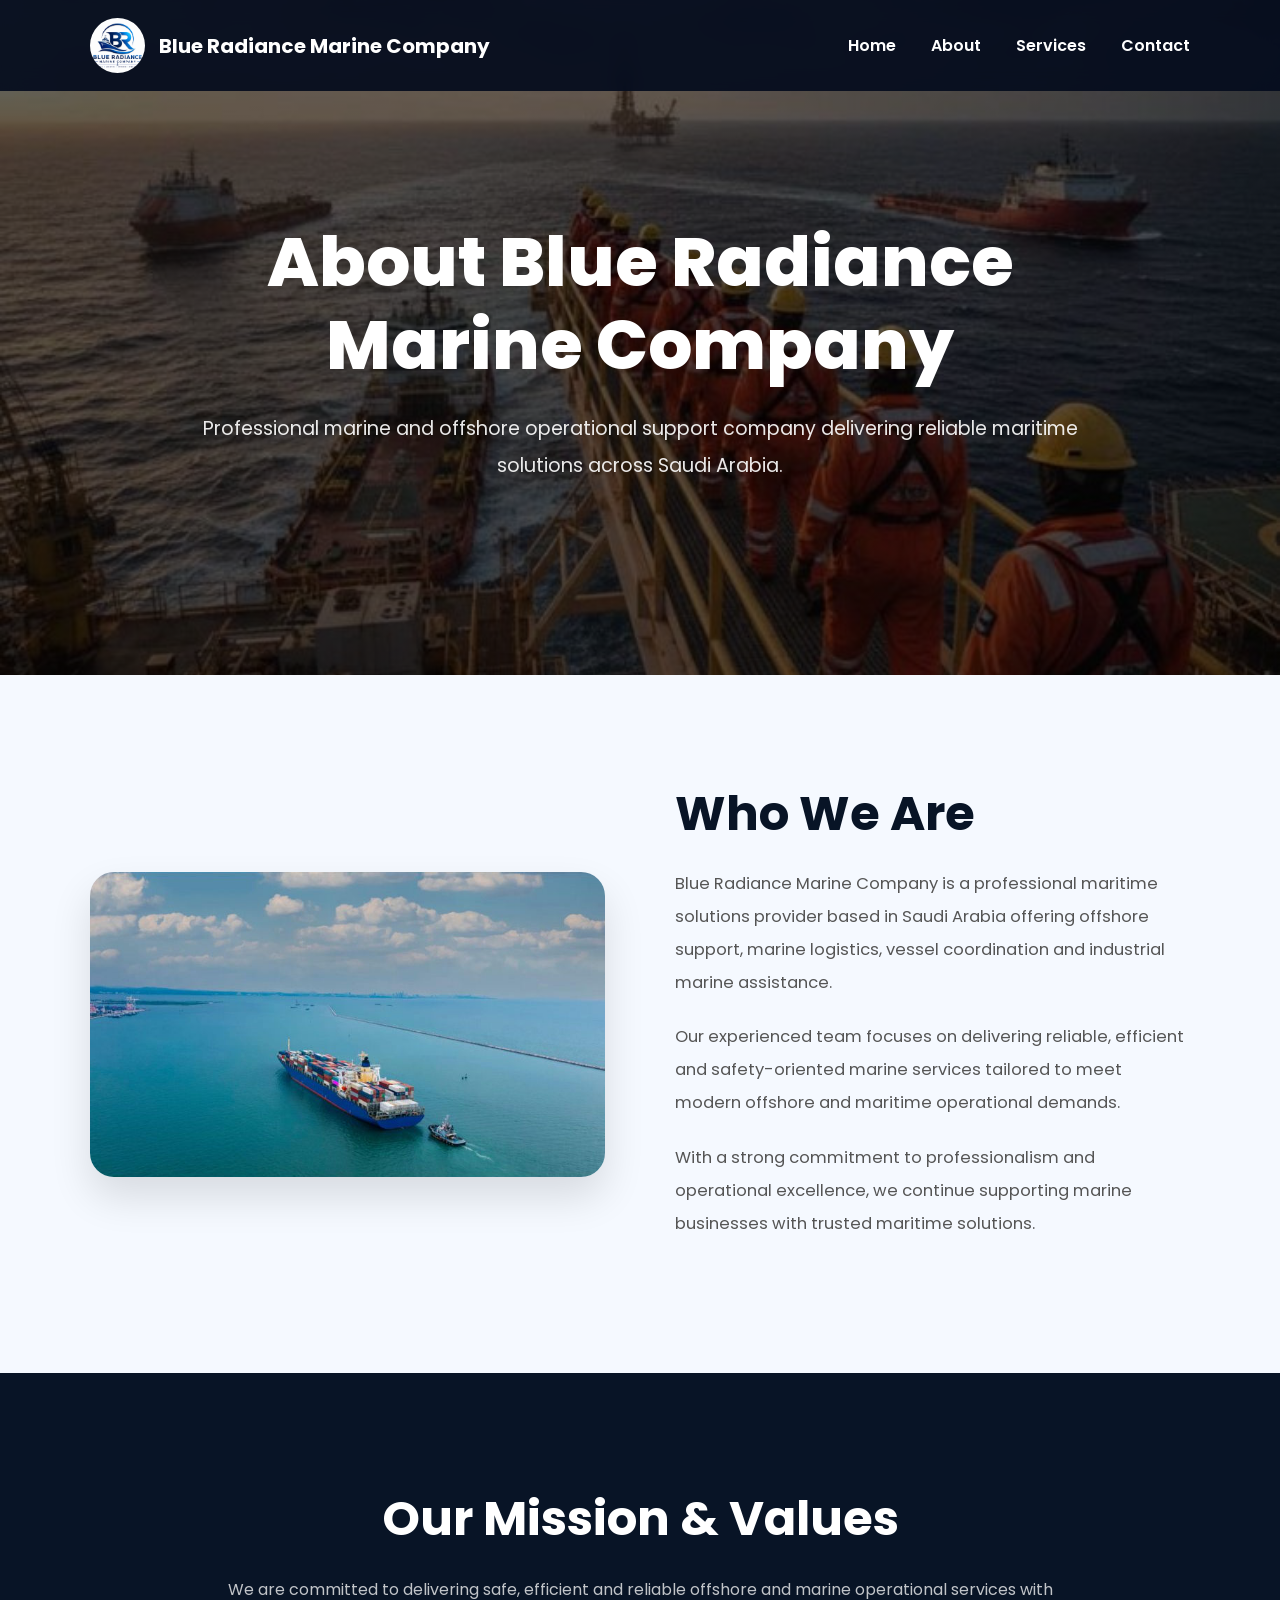
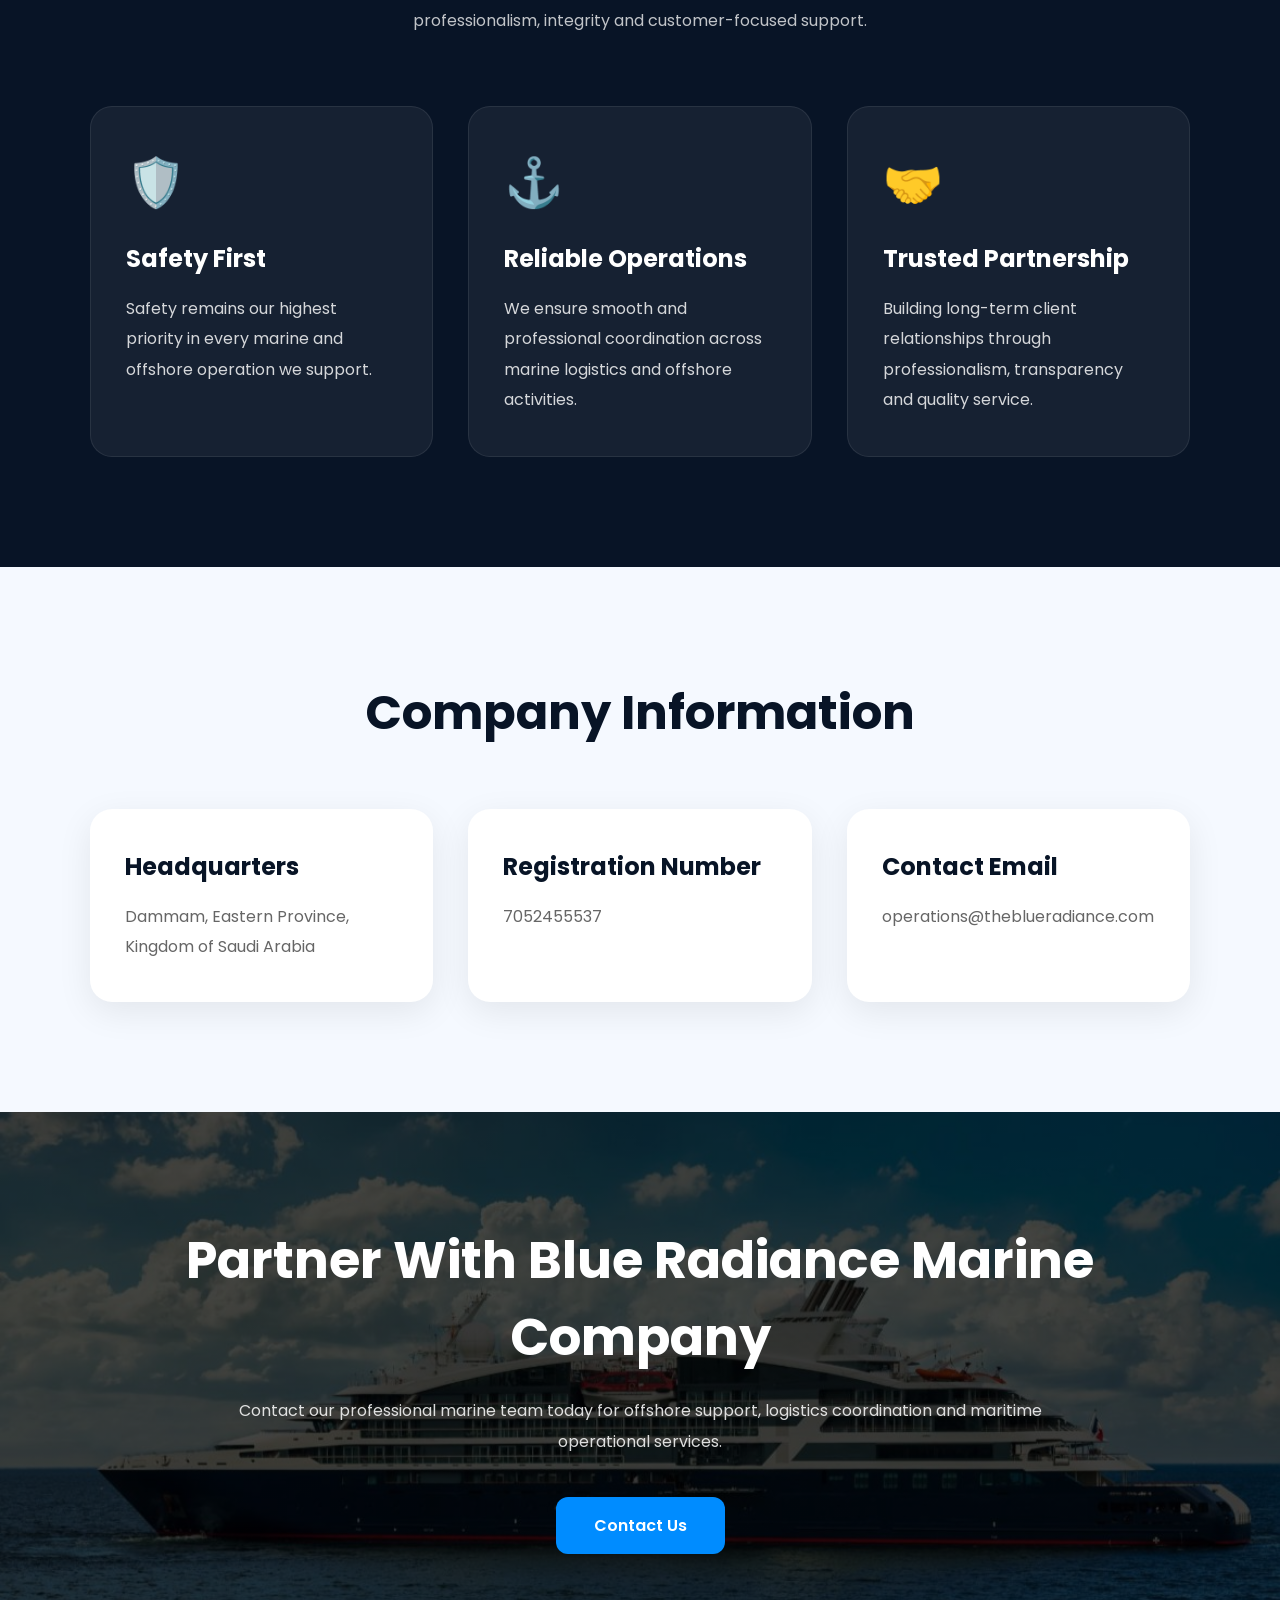
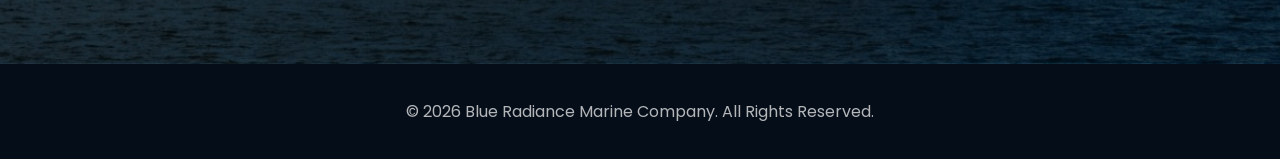
==== commit a9266ac2: "Update about.html" ====
--- a/about.html
+++ b/about.html
@@ -5,19 +5,27 @@
 
     <meta charset="UTF-8">
 
-    <meta name="viewport" content="width=device-width, initial-scale=1.0">
-
-    <meta name="description" content="About Blue Radiance Marine Company - Marine & Offshore Services in Saudi Arabia">
+    <meta name="viewport"
+        content="width=device-width, initial-scale=1.0">
+
+    <meta name="description"
+        content="About Blue Radiance Marine Company - Marine & Offshore Services in Saudi Arabia">
 
     <title>
+
         About Us | Blue Radiance Marine Company
+
     </title>
 
-    <link rel="preconnect" href="https://fonts.googleapis.com">
-
-    <link rel="preconnect" href="https://fonts.gstatic.com" crossorigin>
-
-    <link href="https://fonts.googleapis.com/css2?family=Poppins:wght@300;400;500;600;700;800&display=swap" rel="stylesheet">
+    <link rel="preconnect"
+        href="https://fonts.googleapis.com">
+
+    <link rel="preconnect"
+        href="https://fonts.gstatic.com"
+        crossorigin>
+
+    <link href="https://fonts.googleapis.com/css2?family=Poppins:wght@300;400;500;600;700;800&display=swap"
+        rel="stylesheet">
 
     <style>
 
@@ -28,14 +36,19 @@
             font-family:'Poppins',sans-serif;
         }
 
+        html{
+            scroll-behavior:smooth;
+        }
+
         body{
-            background:#f7f9fc;
+            background:#f5f9ff;
             overflow-x:hidden;
             color:#111;
         }
 
-        html{
-            scroll-behavior:smooth;
+        img{
+            max-width:100%;
+            display:block;
         }
 
         /* =========================
@@ -43,44 +56,95 @@
         ========================= */
 
         .navbar{
+
             width:100%;
+
             position:fixed;
+
             top:0;
             left:0;
+
             z-index:999;
-            padding:18px 8%;
-            background:rgba(0,0,0,0.55);
-            backdrop-filter:blur(12px);
+
+            padding:18px 7%;
+
+            background:rgba(5,12,30,0.93);
+
+            backdrop-filter:blur(10px);
+
         }
 
         .nav-container{
+
             display:flex;
+
             align-items:center;
+
             justify-content:space-between;
+
         }
 
         .logo{
+
+            display:flex;
+
+            align-items:center;
+
+            gap:14px;
+
+            text-decoration:none;
+
             color:#fff;
+
+        }
+
+        .logo img{
+
+            width:55px;
+            height:55px;
+
+            border-radius:50%;
+
+            object-fit:cover;
+
+            background:#fff;
+
+        }
+
+        .logo-text{
+
+            font-size:1.25rem;
+
+            font-weight:700;
+
+        }
+
+        .nav-menu{
+
+            display:flex;
+
+            list-style:none;
+
+            gap:35px;
+
+        }
+
+        .nav-menu a{
+
+            color:#fff;
+
             text-decoration:none;
-            font-size:1.3rem;
-            font-weight:700;
-        }
-
-        .nav-menu{
-            display:flex;
-            list-style:none;
-            gap:35px;
-        }
-
-        .nav-menu a{
-            color:#fff;
-            text-decoration:none;
+
+            font-weight:600;
+
             transition:0.3s;
-            font-weight:500;
+
         }
 
         .nav-menu a:hover{
-            color:#4da6ff;
+
+            color:#3eb8ff;
+
         }
 
         /* =========================
@@ -90,191 +154,282 @@
         .about-hero{
 
             width:100%;
-            min-height:70vh;
+
+            min-height:75vh;
 
             background:
             linear-gradient(
-            rgba(0,0,0,0.55),
-            rgba(0,0,0,0.65)
+            rgba(0,0,0,0.60),
+            rgba(0,0,0,0.68)
             ),
-            url('images/ship.jpg');
+            url('images/whatsapp2.jpg');
 
             background-size:cover;
+
             background-position:center;
 
+            background-repeat:no-repeat;
+
             display:flex;
+
             align-items:center;
+
             justify-content:center;
 
             text-align:center;
-            color:white;
-
-            position:relative;
-            overflow:hidden;
-        }
-
-        .about-hero::before{
-
-            content:'';
-            position:absolute;
-            width:200%;
-            height:200%;
+
+            color:#fff;
+
+            padding:120px 7% 90px;
+
+        }
+
+        .hero-content{
+
+            max-width:950px;
+
+            animation:fadeUp 1.2s ease;
+
+        }
+
+        .hero-content h1{
+
+            font-size:4.3rem;
+
+            line-height:1.2;
+
+            margin-bottom:25px;
+
+            font-weight:800;
+
+        }
+
+        .hero-content p{
+
+            font-size:1.2rem;
+
+            line-height:1.9;
+
+            color:rgba(255,255,255,0.90);
+
+        }
+
+        /* =========================
+           ABOUT SECTION
+        ========================= */
+
+        .section{
+
+            padding:110px 7%;
+
+        }
+
+        .about-grid{
+
+            display:grid;
+
+            grid-template-columns:1fr 1fr;
+
+            gap:70px;
+
+            align-items:center;
+
+        }
+
+        .about-image img{
+
+            width:100%;
+
+            border-radius:24px;
+
+            object-fit:cover;
+
+            box-shadow:
+            0 20px 40px rgba(0,0,0,0.12);
+
+            transition:0.4s;
+
+        }
+
+        .about-image img:hover{
+
+            transform:scale(1.03);
+
+        }
+
+        .about-text h2{
+
+            font-size:3rem;
+
+            margin-bottom:25px;
+
+            color:#081426;
+
+            line-height:1.2;
+
+        }
+
+        .about-text p{
+
+            color:#555;
+
+            line-height:2;
+
+            margin-bottom:22px;
+
+            font-size:1.03rem;
+
+        }
+
+        /* =========================
+           MISSION SECTION
+        ========================= */
+
+        .mission{
+
+            background:#081426;
+
+            color:#fff;
+
+        }
+
+        .section-title{
+
+            text-align:center;
+
+            font-size:3rem;
+
+            margin-bottom:20px;
+
+        }
+
+        .section-subtitle{
+
+            text-align:center;
+
+            max-width:850px;
+
+            margin:auto;
+
+            line-height:1.9;
+
+            margin-bottom:70px;
+
+            color:rgba(255,255,255,0.75);
+
+        }
+
+        .mission-grid{
+
+            display:grid;
+
+            grid-template-columns:
+            repeat(auto-fit,minmax(280px,1fr));
+
+            gap:35px;
+
+        }
+
+        .mission-card{
 
             background:
-            radial-gradient(rgba(255,255,255,0.08), transparent);
-
-            animation:moveBg 14s linear infinite;
-        }
-
-        @keyframes moveBg{
-
-            0%{
-                transform:translate(-10%,-10%);
-            }
-
-            50%{
-                transform:translate(10%,10%);
-            }
-
-            100%{
-                transform:translate(-10%,-10%);
-            }
-
-        }
-
-        .hero-content{
-            position:relative;
-            z-index:2;
-            max-width:900px;
-            padding:120px 20px;
-            animation:fadeUp 1.3s ease;
-        }
-
-        .hero-content h1{
-            font-size:4rem;
-            margin-bottom:20px;
-            line-height:1.2;
-        }
-
-        .hero-content p{
-            font-size:1.2rem;
-            line-height:1.8;
-            color:rgba(255,255,255,0.9);
-        }
-
-        @keyframes fadeUp{
-
-            from{
-                opacity:0;
-                transform:translateY(50px);
-            }
-
-            to{
-                opacity:1;
-                transform:translateY(0);
-            }
+            rgba(255,255,255,0.06);
+
+            padding:40px 35px;
+
+            border-radius:22px;
+
+            border:
+            1px solid rgba(255,255,255,0.08);
+
+            transition:0.4s;
+
+        }
+
+        .mission-card:hover{
+
+            transform:translateY(-10px);
+
+        }
+
+        .mission-card h3{
+
+            font-size:1.5rem;
+
+            margin-bottom:18px;
+
+        }
+
+        .mission-card p{
+
+            color:rgba(255,255,255,0.82);
+
+            line-height:1.9;
+
+        }
+
+        .mission-icon{
+
+            font-size:3rem;
+
+            margin-bottom:22px;
 
         }
 
         /* =========================
-           SECTIONS
+           COMPANY INFO
         ========================= */
 
-        .section{
-            padding:100px 8%;
-        }
-
-        .section-title{
-            text-align:center;
-            font-size:3rem;
-            margin-bottom:20px;
-            color:#081426;
-        }
-
-        .section-subtitle{
-            text-align:center;
-            max-width:800px;
-            margin:auto;
-            line-height:1.8;
-            color:#666;
-            margin-bottom:60px;
-        }
-
-        /* =========================
-           ABOUT GRID
-        ========================= */
-
-        .about-grid{
+        .info-grid{
+
             display:grid;
-            grid-template-columns:1fr 1fr;
-            gap:50px;
-            align-items:center;
-        }
-
-        .about-text h2{
-            font-size:2.5rem;
-            margin-bottom:25px;
-            color:#081426;
-        }
-
-        .about-text p{
-            margin-bottom:20px;
-            line-height:1.9;
-            color:#555;
-        }
-
-        .about-image img{
-            width:100%;
-            border-radius:25px;
-
-            box-shadow:
-            0 20px 40px rgba(0,0,0,0.15);
-
-            transition:0.4s;
-        }
-
-        .about-image img:hover{
-            transform:scale(1.03);
-        }
-
-        /* =========================
-           CARDS
-        ========================= */
-
-        .cards{
-            display:grid;
-            grid-template-columns:repeat(auto-fit,minmax(250px,1fr));
-            gap:30px;
-        }
-
-        .card{
-            background:white;
+
+            grid-template-columns:
+            repeat(auto-fit,minmax(260px,1fr));
+
+            gap:35px;
+
+            margin-top:60px;
+
+        }
+
+        .info-box{
+
+            background:#fff;
+
             border-radius:22px;
-            padding:35px;
+
+            padding:40px 35px;
 
             box-shadow:
             0 10px 35px rgba(0,0,0,0.08);
 
             transition:0.4s;
-        }
-
-        .card:hover{
+
+        }
+
+        .info-box:hover{
+
             transform:translateY(-10px);
-        }
-
-        .card-icon{
-            font-size:3rem;
-            margin-bottom:20px;
-        }
-
-        .card h3{
-            margin-bottom:15px;
+
+        }
+
+        .info-box h3{
+
+            margin-bottom:18px;
+
             color:#081426;
-        }
-
-        .card p{
+
+            font-size:1.5rem;
+
+        }
+
+        .info-box p{
+
             color:#666;
-            line-height:1.8;
+
+            line-height:1.9;
+
         }
 
         /* =========================
@@ -283,36 +438,73 @@
 
         .cta{
 
-            padding:100px 8%;
-            background:#081426;
-            color:white;
+            padding:110px 7%;
+
+            background:
+            linear-gradient(
+            rgba(0,0,0,0.72),
+            rgba(0,0,0,0.72)
+            ),
+            url('images/ship.jpg');
+
+            background-size:cover;
+
+            background-position:center;
+
             text-align:center;
+
+            color:#fff;
+
         }
 
         .cta h2{
-            font-size:3rem;
+
+            font-size:3.2rem;
+
             margin-bottom:20px;
+
         }
 
         .cta p{
-            color:rgba(255,255,255,0.8);
+
+            max-width:850px;
+
+            margin:auto;
+
+            line-height:1.9;
+
+            color:rgba(255,255,255,0.85);
+
             margin-bottom:40px;
+
         }
 
         .btn{
+
             display:inline-block;
+
             padding:16px 38px;
-            background:#0066ff;
-            color:white;
+
+            background:#008cff;
+
+            color:#fff;
+
             border-radius:12px;
+
             text-decoration:none;
+
             font-weight:600;
+
             transition:0.3s;
+
         }
 
         .btn:hover{
-            background:#0052cc;
+
+            background:#006fd1;
+
             transform:translateY(-5px);
+
         }
 
         /* =========================
@@ -320,28 +512,63 @@
         ========================= */
 
         footer{
+
             background:#050d18;
-            color:white;
+
+            color:#fff;
+
             text-align:center;
-            padding:35px 8%;
+
+            padding:35px 7%;
+
         }
 
         footer p{
+
             color:rgba(255,255,255,0.7);
+
         }
 
         /* =========================
-           MOBILE
+           ANIMATION
         ========================= */
 
-        @media(max-width:900px){
+        @keyframes fadeUp{
+
+            from{
+
+                opacity:0;
+
+                transform:translateY(60px);
+
+            }
+
+            to{
+
+                opacity:1;
+
+                transform:translateY(0);
+
+            }
+
+        }
+
+        /* =========================
+           RESPONSIVE
+        ========================= */
+
+        @media(max-width:992px){
 
             .about-grid{
+
                 grid-template-columns:1fr;
+
             }
 
             .hero-content h1{
-                font-size:2.6rem;
+
+                font-size:3rem;
+
             }
 
         }
@@ -349,19 +576,45 @@
         @media(max-width:768px){
 
             .navbar{
+
                 padding:18px 5%;
+
             }
 
             .nav-menu{
+
                 gap:18px;
+
+            }
+
+            .logo-text{
+
+                font-size:1rem;
+
             }
 
             .hero-content h1{
+
+                font-size:2.4rem;
+
+            }
+
+            .about-text h2{
+
                 font-size:2.2rem;
+
             }
 
             .section-title{
+
                 font-size:2.2rem;
+
+            }
+
+            .cta h2{
+
+                font-size:2.3rem;
+
             }
 
         }
@@ -378,8 +631,18 @@
 
         <div class="nav-container">
 
-            <a href="index.html" class="logo">
-                Blue Radiance Marine
+            <a href="index.html"
+                class="logo">
+
+                <img src="images/Img.PNG"
+                    alt="Blue Radiance Logo">
+
+                <span class="logo-text">
+
+                    Blue Radiance Marine Company
+
+                </span>
+
             </a>
 
             <ul class="nav-menu">
@@ -421,181 +684,227 @@
         <div class="hero-content">
 
             <h1>
-                About Blue Radiance Marine Company
+
+                About Blue Radiance
+                Marine Company
+
             </h1>
 
             <p>
-                Trusted Marine & Offshore Services Partner
-                delivering excellence across Saudi Arabia.
+
+                Professional marine and offshore operational support
+                company delivering reliable maritime solutions
+                across Saudi Arabia.
+
             </p>
 
         </div>
 
     </section>
 
-    <!-- ABOUT -->
+    <!-- ABOUT SECTION -->
 
     <section class="section">
 
         <div class="about-grid">
 
+            <div class="about-image">
+
+                <img src="images/whatsapp1.jpg"
+                    alt="Marine Operations">
+
+            </div>
+
             <div class="about-text">
 
                 <h2>
+
                     Who We Are
+
                 </h2>
 
                 <p>
 
-                    Blue Radiance Marine Company is a Saudi Arabia based
-                    marine and offshore services provider dedicated to
-                    professional maritime operations.
+                    Blue Radiance Marine Company is a professional
+                    maritime solutions provider based in Saudi Arabia
+                    offering offshore support, marine logistics,
+                    vessel coordination and industrial marine assistance.
 
                 </p>
 
                 <p>
 
-                    We specialize in offshore logistics,
-                    vessel assistance, marine coordination and
-                    technical support solutions across the Kingdom.
+                    Our experienced team focuses on delivering reliable,
+                    efficient and safety-oriented marine services tailored
+                    to meet modern offshore and maritime operational demands.
 
                 </p>
 
                 <p>
 
-                    Our experienced team focuses on safety,
-                    operational excellence and customer satisfaction
-                    on every project.
+                    With a strong commitment to professionalism and
+                    operational excellence, we continue supporting
+                    marine businesses with trusted maritime solutions.
 
                 </p>
 
             </div>
 
-            <div class="about-image">
-
-                <img src="images/ship.jpg" alt="Marine Ship">
+        </div>
+
+    </section>
+
+    <!-- MISSION -->
+
+    <section class="section mission">
+
+        <h2 class="section-title">
+
+            Our Mission & Values
+
+        </h2>
+
+        <p class="section-subtitle">
+
+            We are committed to delivering safe, efficient and reliable
+            offshore and marine operational services with professionalism,
+            integrity and customer-focused support.
+
+        </p>
+
+        <div class="mission-grid">
+
+            <div class="mission-card">
+
+                <div class="mission-icon">
+
+                    🛡️
+
+                </div>
+
+                <h3>
+
+                    Safety First
+
+                </h3>
+
+                <p>
+
+                    Safety remains our highest priority in every
+                    marine and offshore operation we support.
+
+                </p>
 
             </div>
 
+            <div class="mission-card">
+
+                <div class="mission-icon">
+
+                    ⚓
+
+                </div>
+
+                <h3>
+
+                    Reliable Operations
+
+                </h3>
+
+                <p>
+
+                    We ensure smooth and professional coordination
+                    across marine logistics and offshore activities.
+
+                </p>
+
+            </div>
+
+            <div class="mission-card">
+
+                <div class="mission-icon">
+
+                    🤝
+
+                </div>
+
+                <h3>
+
+                    Trusted Partnership
+
+                </h3>
+
+                <p>
+
+                    Building long-term client relationships through
+                    professionalism, transparency and quality service.
+
+                </p>
+
+            </div>
+
         </div>
 
     </section>
 
-    <!-- VALUES -->
+    <!-- COMPANY INFO -->
 
     <section class="section">
 
-        <h2 class="section-title">
-            Our Core Values
+        <h2 class="section-title"
+            style="color:#081426;">
+
+            Company Information
+
         </h2>
 
-        <p class="section-subtitle">
-
-            Professionalism, integrity and safety are at the heart
-            of every marine operation we handle.
-
-        </p>
-
-        <div class="cards">
-
-            <div class="card">
-
-                <div class="card-icon">
-                    🛡️
-                </div>
+        <div class="info-grid">
+
+            <div class="info-box">
 
                 <h3>
-                    Safety First
+
+                    Headquarters
+
                 </h3>
 
                 <p>
-                    We maintain high safety standards and strict
-                    maritime compliance procedures.
-                </p>
-
-            </div>
-
-            <div class="card">
-
-                <div class="card-icon">
-                    ⚡
-                </div>
-
-                <h3>
-                    Operational Excellence
-                </h3>
-
-                <p>
-                    Efficient service delivery with precision,
-                    reliability and professionalism.
-                </p>
-
-            </div>
-
-            <div class="card">
-
-                <div class="card-icon">
-                    🤝
-                </div>
-
-                <h3>
-                    Trusted Partnership
-                </h3>
-
-                <p>
-                    Building long-term relationships through
-                    transparency and commitment.
-                </p>
-
-            </div>
-
-        </div>
-
-    </section>
-
-    <!-- COMPANY INFO -->
-
-    <section class="section">
-
-        <h2 class="section-title">
-            Company Information
-        </h2>
-
-        <div class="cards">
-
-            <div class="card">
-
-                <h3>
-                    Headquarters
-                </h3>
-
-                <p>
+
                     Dammam, Eastern Province,
                     Kingdom of Saudi Arabia
+
                 </p>
 
             </div>
 
-            <div class="card">
+            <div class="info-box">
 
                 <h3>
+
                     Registration Number
+
                 </h3>
 
                 <p>
+
                     7052455537
+
                 </p>
 
             </div>
 
-            <div class="card">
+            <div class="info-box">
 
                 <h3>
+
                     Contact Email
+
                 </h3>
 
                 <p>
+
                     operations@theblueradiance.com
+
                 </p>
 
             </div>
@@ -609,15 +918,25 @@
     <section class="cta">
 
         <h2>
-            Partner With Blue Radiance Marine
+
+            Partner With
+            Blue Radiance Marine Company
+
         </h2>
 
         <p>
-            Contact our professional team for marine and offshore solutions.
+
+            Contact our professional marine team today for
+            offshore support, logistics coordination and
+            maritime operational services.
+
         </p>
 
-        <a href="contact.html" class="btn">
-            Get In Touch
+        <a href="contact.html"
+            class="btn">
+
+            Contact Us
+
         </a>
 
     </section>
@@ -627,8 +946,10 @@
     <footer>
 
         <p>
+
             © 2026 Blue Radiance Marine Company.
             All Rights Reserved.
+
         </p>
 
     </footer>
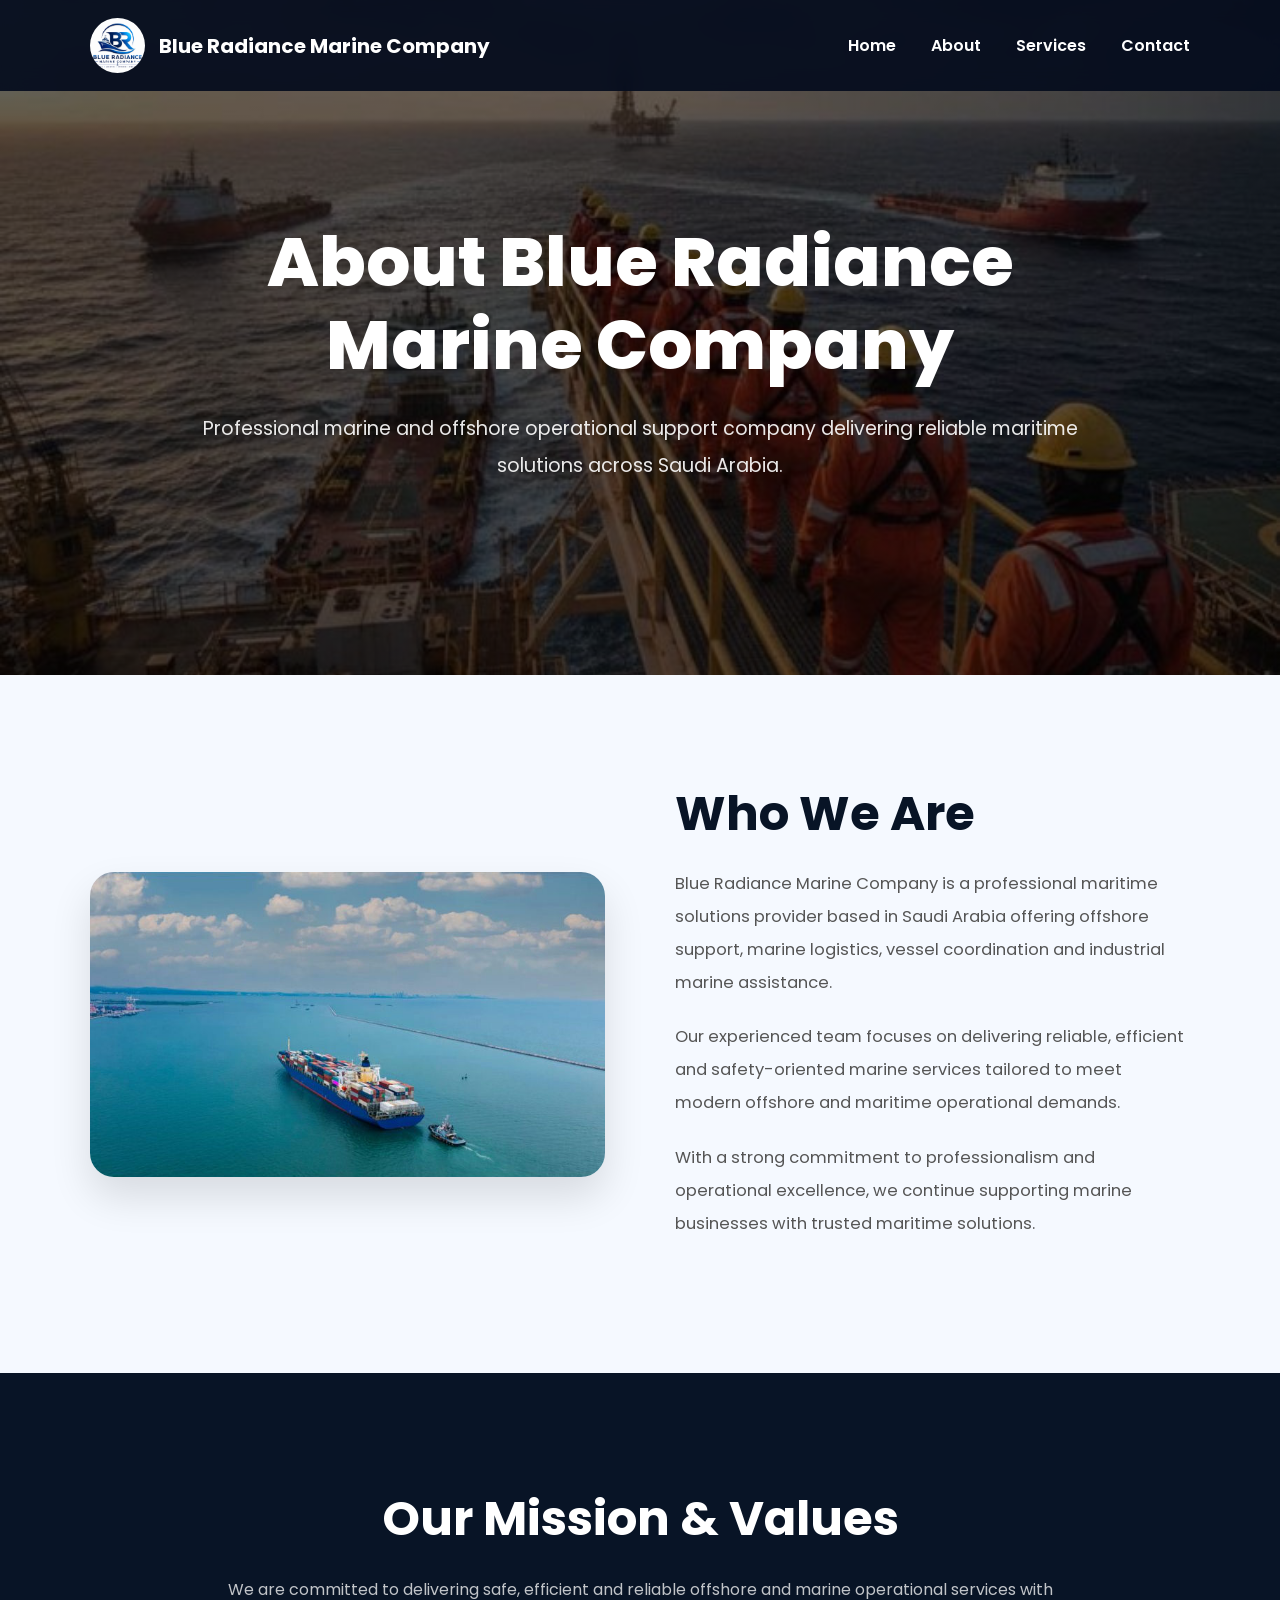
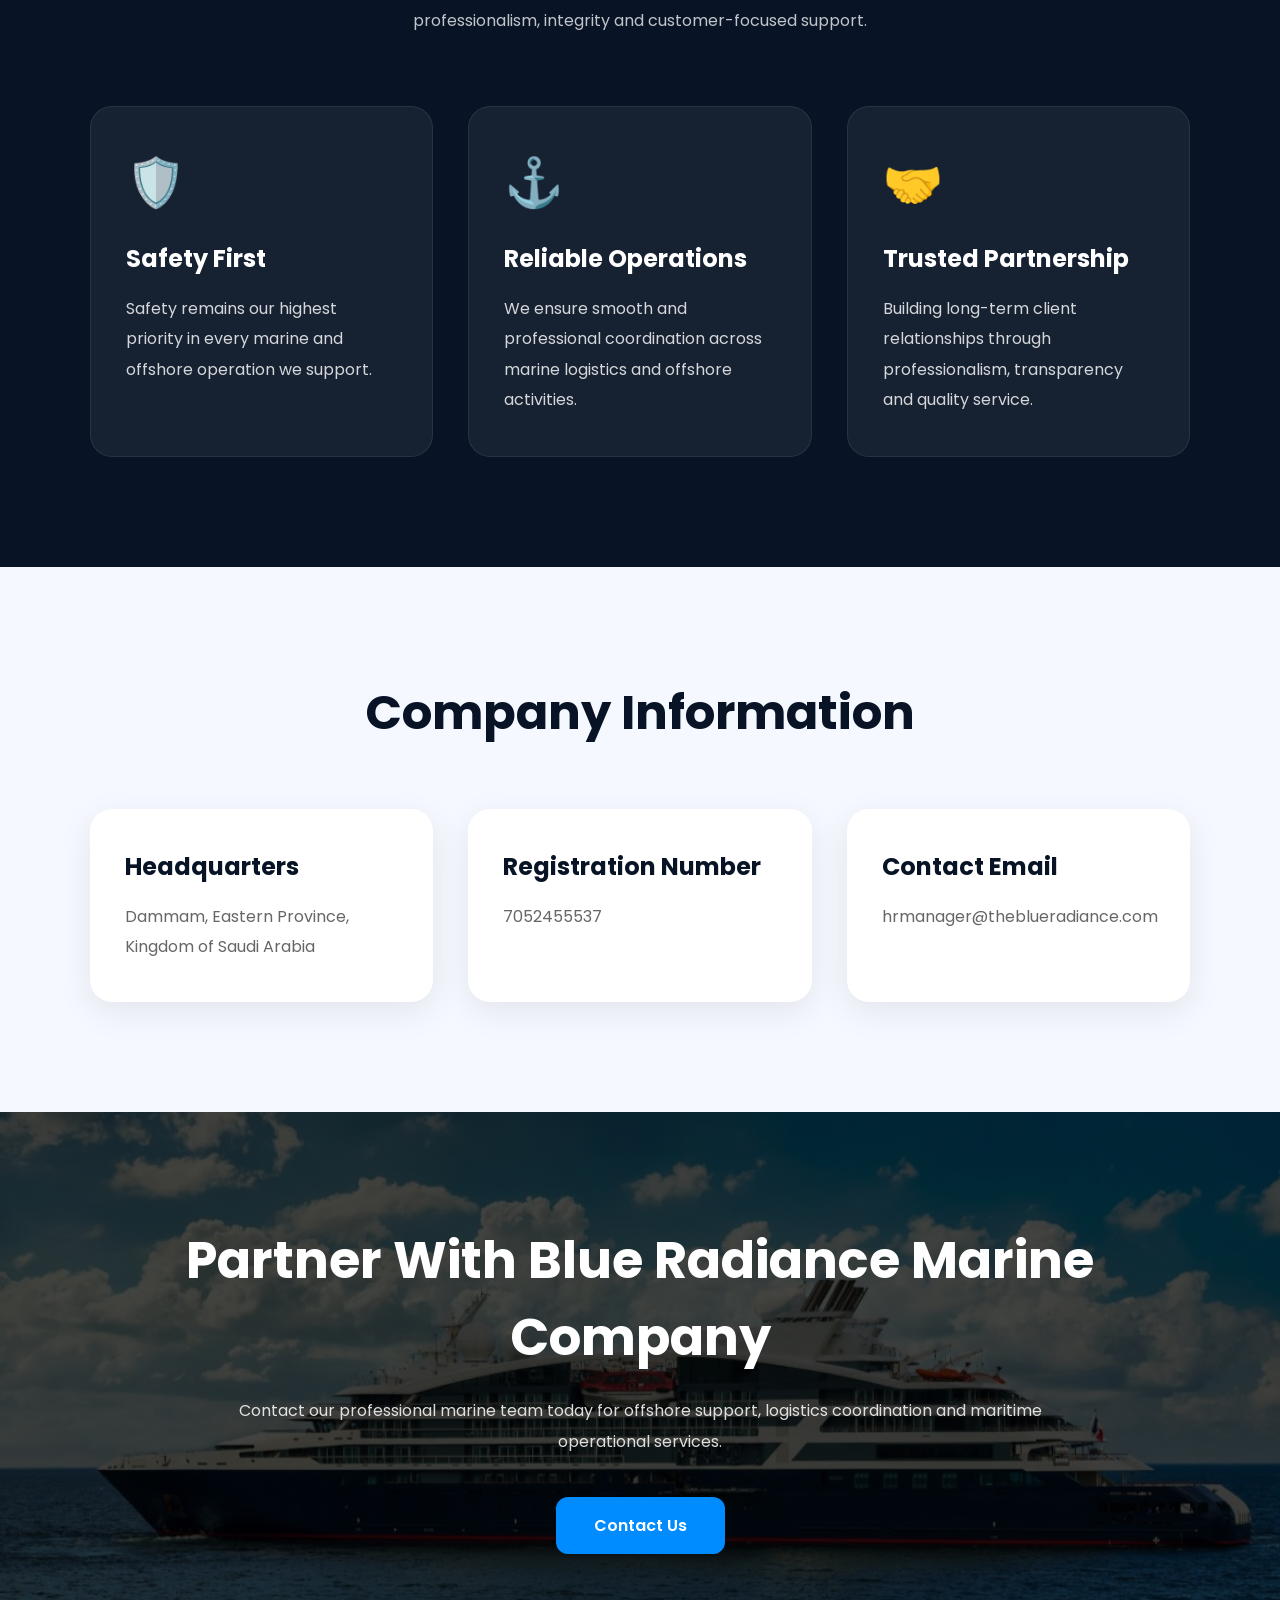
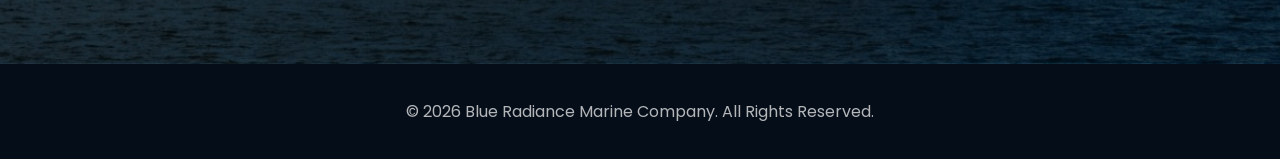
==== commit 4db07ec9: "Update about.html" ====
--- a/about.html
+++ b/about.html
@@ -116,6 +116,8 @@
             font-size:1.25rem;
 
             font-weight:700;
+
+            line-height:1.3;
 
         }
 
@@ -577,7 +579,40 @@
 
             .navbar{
 
-                padding:18px 5%;
+                padding:15px 4%;
+
+            }
+
+            .nav-container{
+
+                flex-direction:column;
+
+                gap:16px;
+
+            }
+
+            .logo{
+
+                width:100%;
+
+                justify-content:center;
+
+            }
+
+            .logo img{
+
+                width:52px;
+                height:52px;
+
+            }
+
+            .logo-text{
+
+                font-size:1rem;
+
+                line-height:1.3;
+
+                max-width:220px;
 
             }
 
@@ -585,11 +620,15 @@
 
                 gap:18px;
 
-            }
-
-            .logo-text{
-
-                font-size:1rem;
+                flex-wrap:wrap;
+
+                justify-content:center;
+
+            }
+
+            .about-hero{
+
+                padding-top:170px;
 
             }
 
@@ -903,7 +942,7 @@
 
                 <p>
 
-                    operations@theblueradiance.com
+                    hrmanager@theblueradiance.com
 
                 </p>
 
@@ -947,7 +986,7 @@
 
         <p>
 
-            © 2026 Blue Radiance Marine Company.
+            ©️ 2026 Blue Radiance Marine Company.
             All Rights Reserved.
 
         </p>
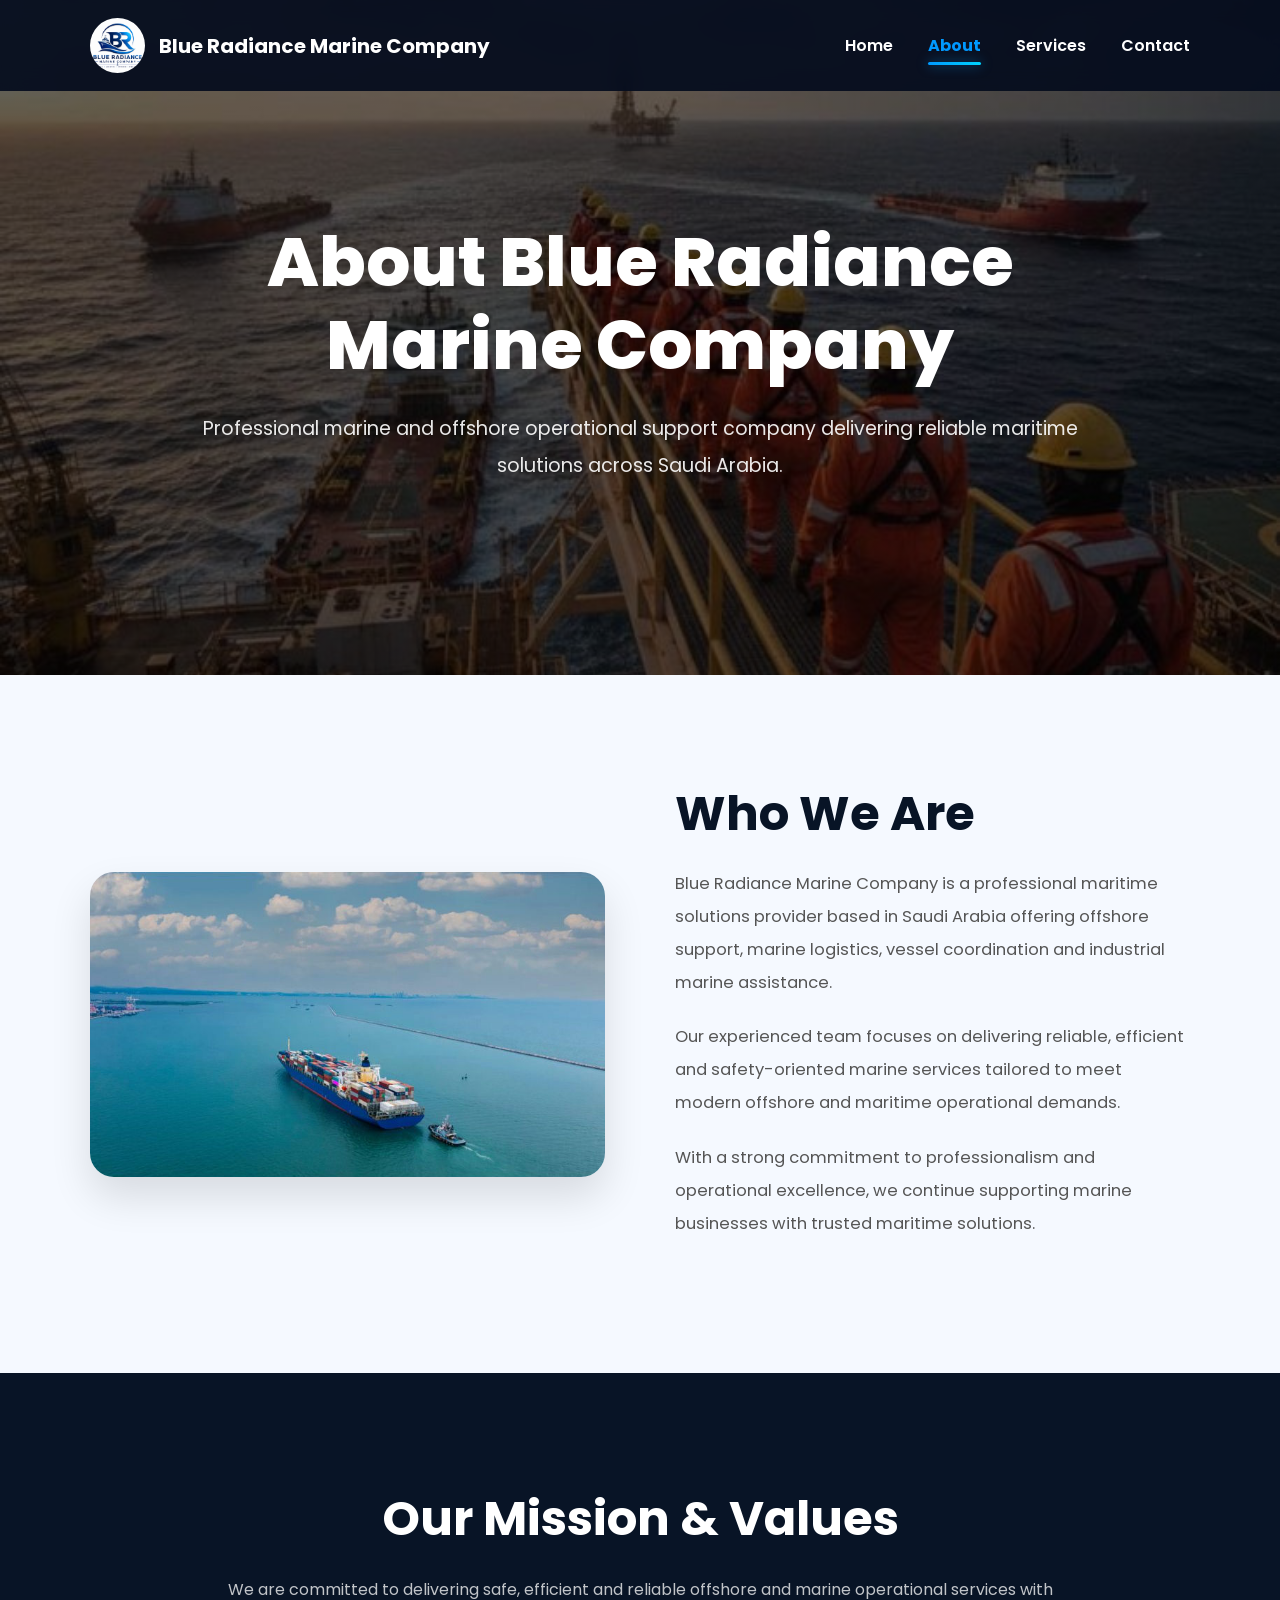
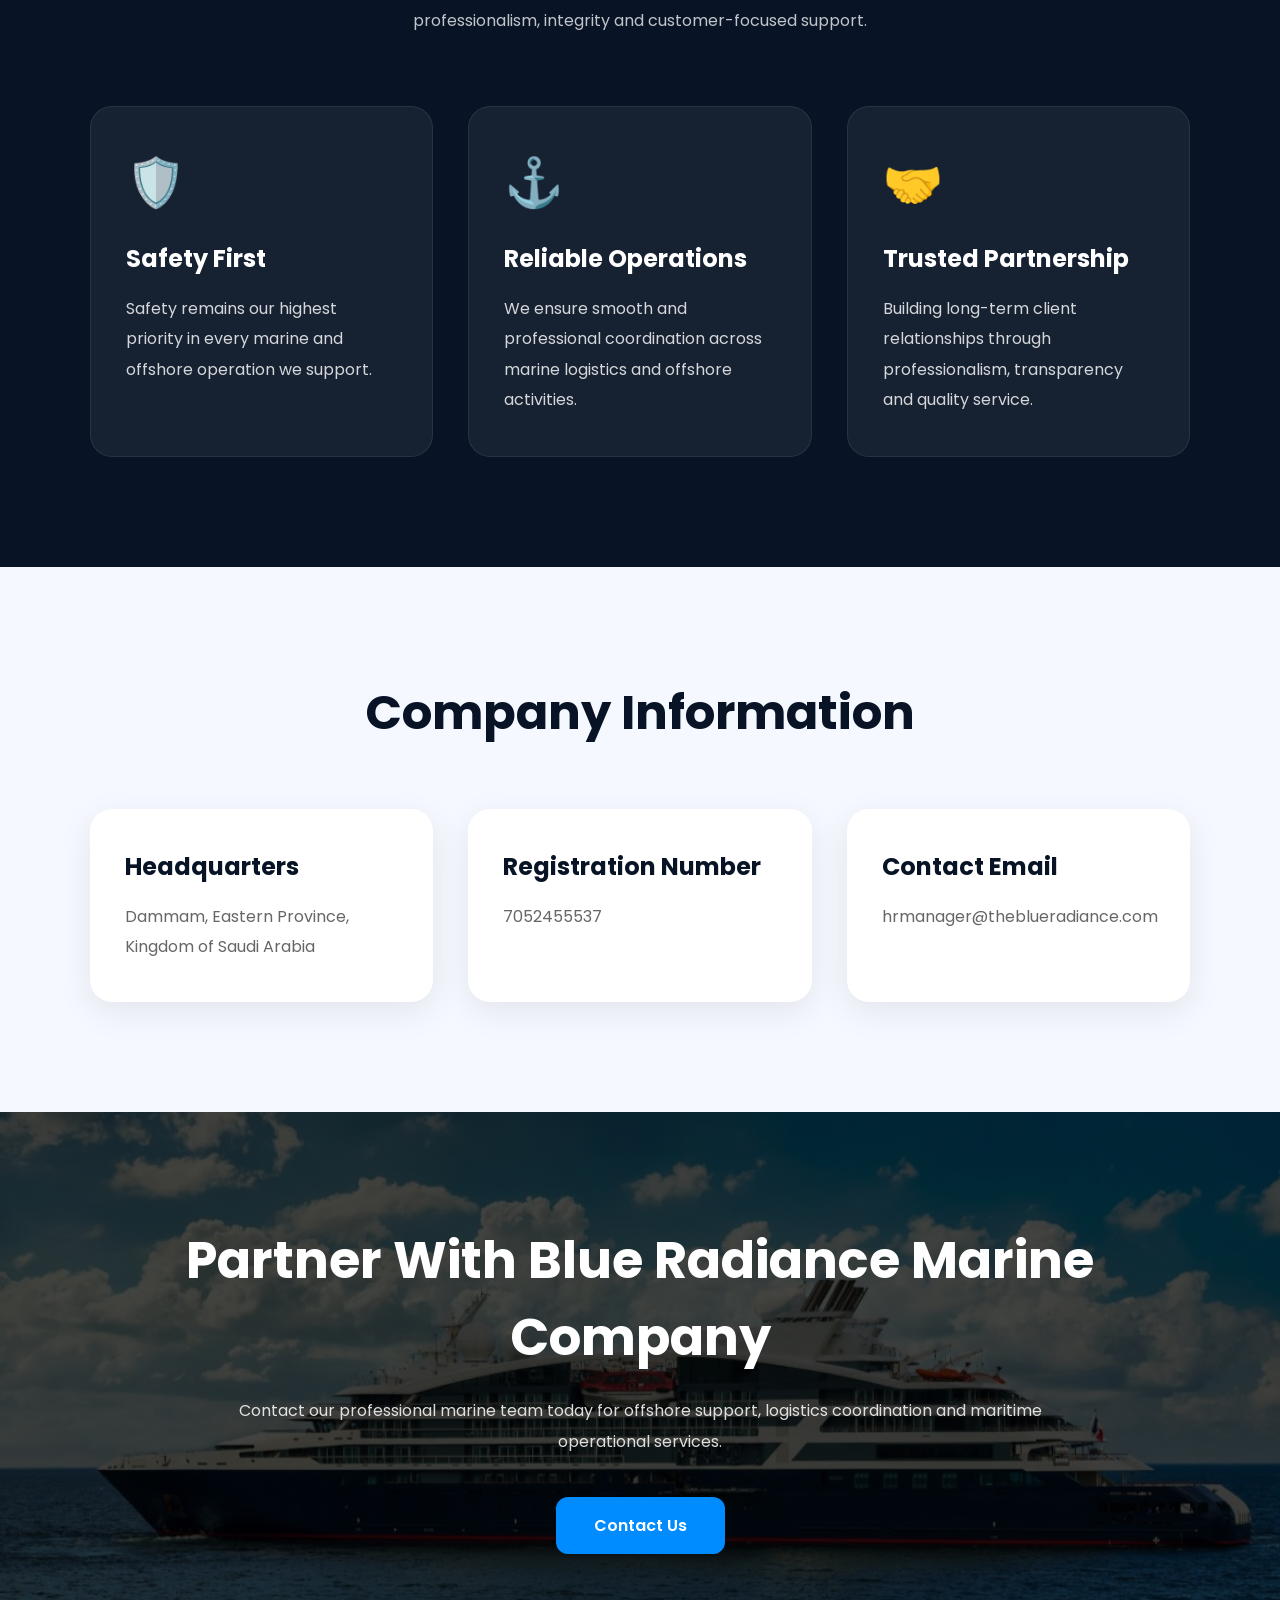
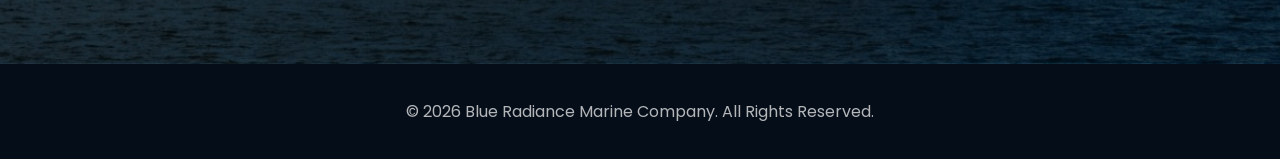
==== commit c816ade1: "Add active navbar state with blue highlight, glowing underline, and smooth animations" ====
--- a/about.html
+++ b/about.html
@@ -140,12 +140,54 @@
             font-weight:600;
 
             transition:0.3s;
+            position:relative;
 
         }
 
         .nav-menu a:hover{
 
             color:#3eb8ff;
+
+        }
+
+        /* Active state styles */
+        .nav-menu a.active{
+
+            color:#0099ff;
+            font-weight:700;
+
+        }
+
+        .nav-menu a.active::after{
+
+            content:'';
+            position:absolute;
+            bottom:-8px;
+            left:0;
+            right:0;
+            height:3px;
+            background:linear-gradient(90deg, #0099ff, #00d4ff);
+            border-radius:2px;
+            box-shadow:0 0 12px rgba(0, 153, 255, 0.6);
+            animation:glowUnderline 0.6s ease-out;
+
+        }
+
+        @keyframes glowUnderline{
+
+            from{
+
+                width:0;
+                left:50%;
+
+            }
+
+            to{
+
+                width:100%;
+                left:0;
+
+            }
 
         }
 
@@ -626,6 +668,13 @@
 
             }
 
+            .nav-menu a.active::after{
+
+                bottom:-5px;
+                height:2px;
+
+            }
+
             .about-hero{
 
                 padding-top:170px;
@@ -693,7 +742,7 @@
                 </li>
 
                 <li>
-                    <a href="about.html">
+                    <a href="about.html" class="active">
                         About
                     </a>
                 </li>
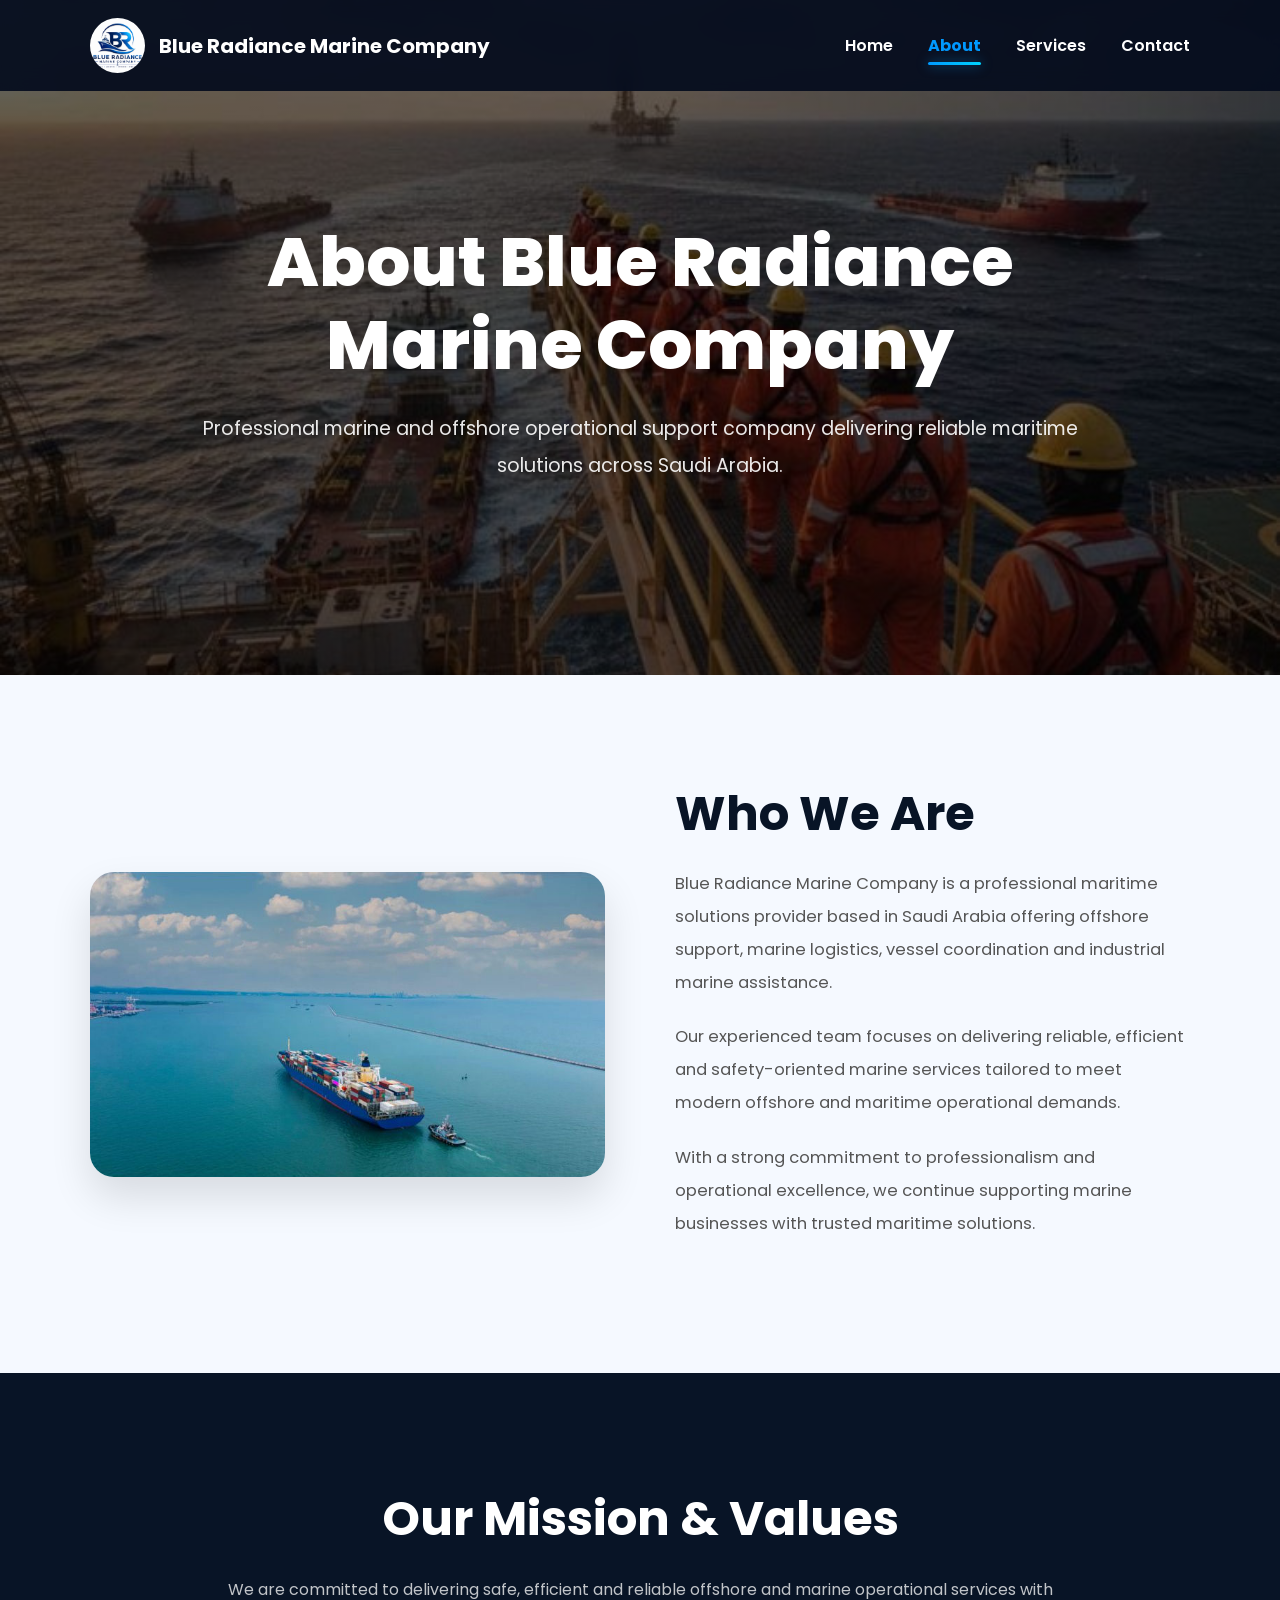
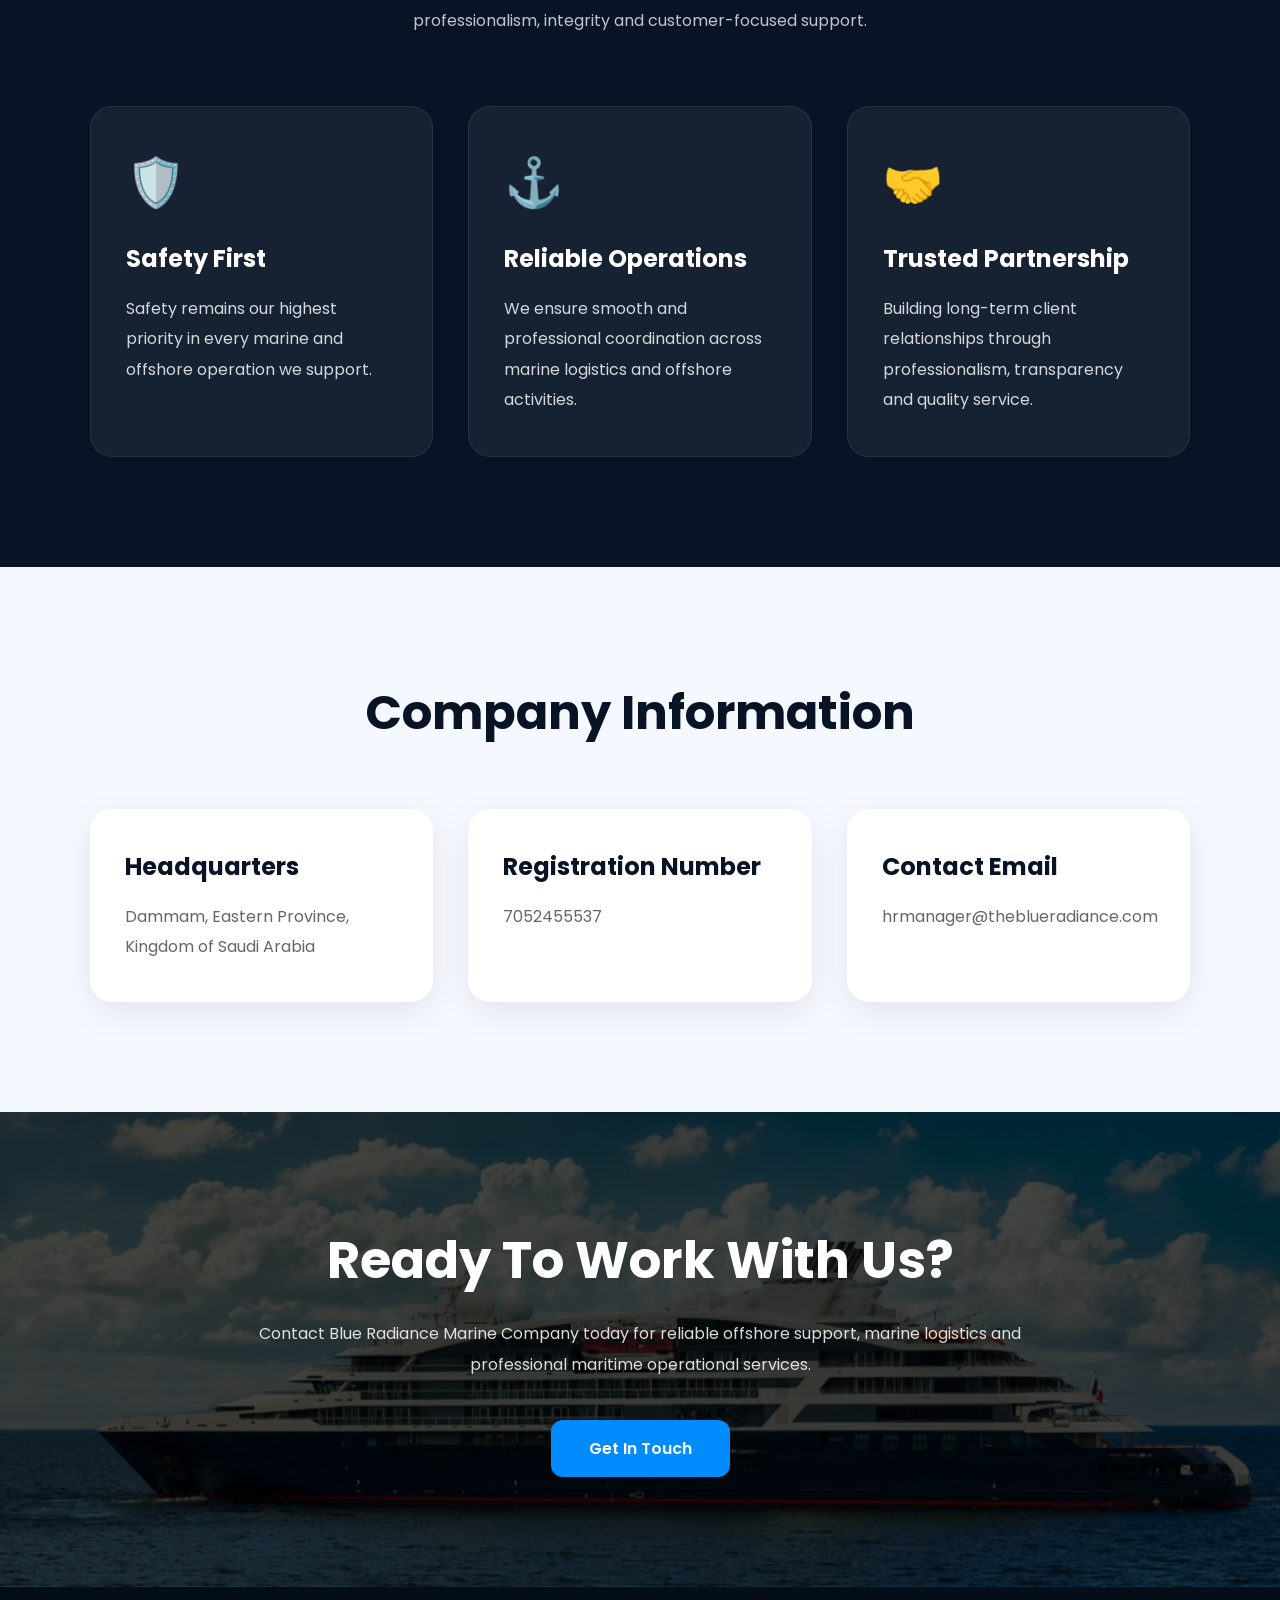
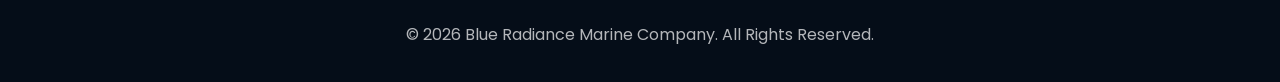
==== commit 354085ab: "Add favicon links to all HTML pages for desktop and mobile browsers" ====
--- a/about.html
+++ b/about.html
@@ -16,6 +16,9 @@
         About Us | Blue Radiance Marine Company
 
     </title>
+
+    <link rel="icon" type="image/png" href="images/favicon.png">
+    <link rel="apple-touch-icon" href="images/favicon.png">
 
     <link rel="preconnect"
         href="https://fonts.googleapis.com">
@@ -1007,23 +1010,22 @@
 
         <h2>
 
-            Partner With
-            Blue Radiance Marine Company
+            Ready To Work With Us?
 
         </h2>
 
         <p>
 
-            Contact our professional marine team today for
-            offshore support, logistics coordination and
-            maritime operational services.
+            Contact Blue Radiance Marine Company today for
+            reliable offshore support, marine logistics and
+            professional maritime operational services.
 
         </p>
 
         <a href="contact.html"
             class="btn">
 
-            Contact Us
+            Get In Touch
 
         </a>
 
@@ -1044,4 +1046,4 @@
 
 </body>
 
-</html>
+</html>
